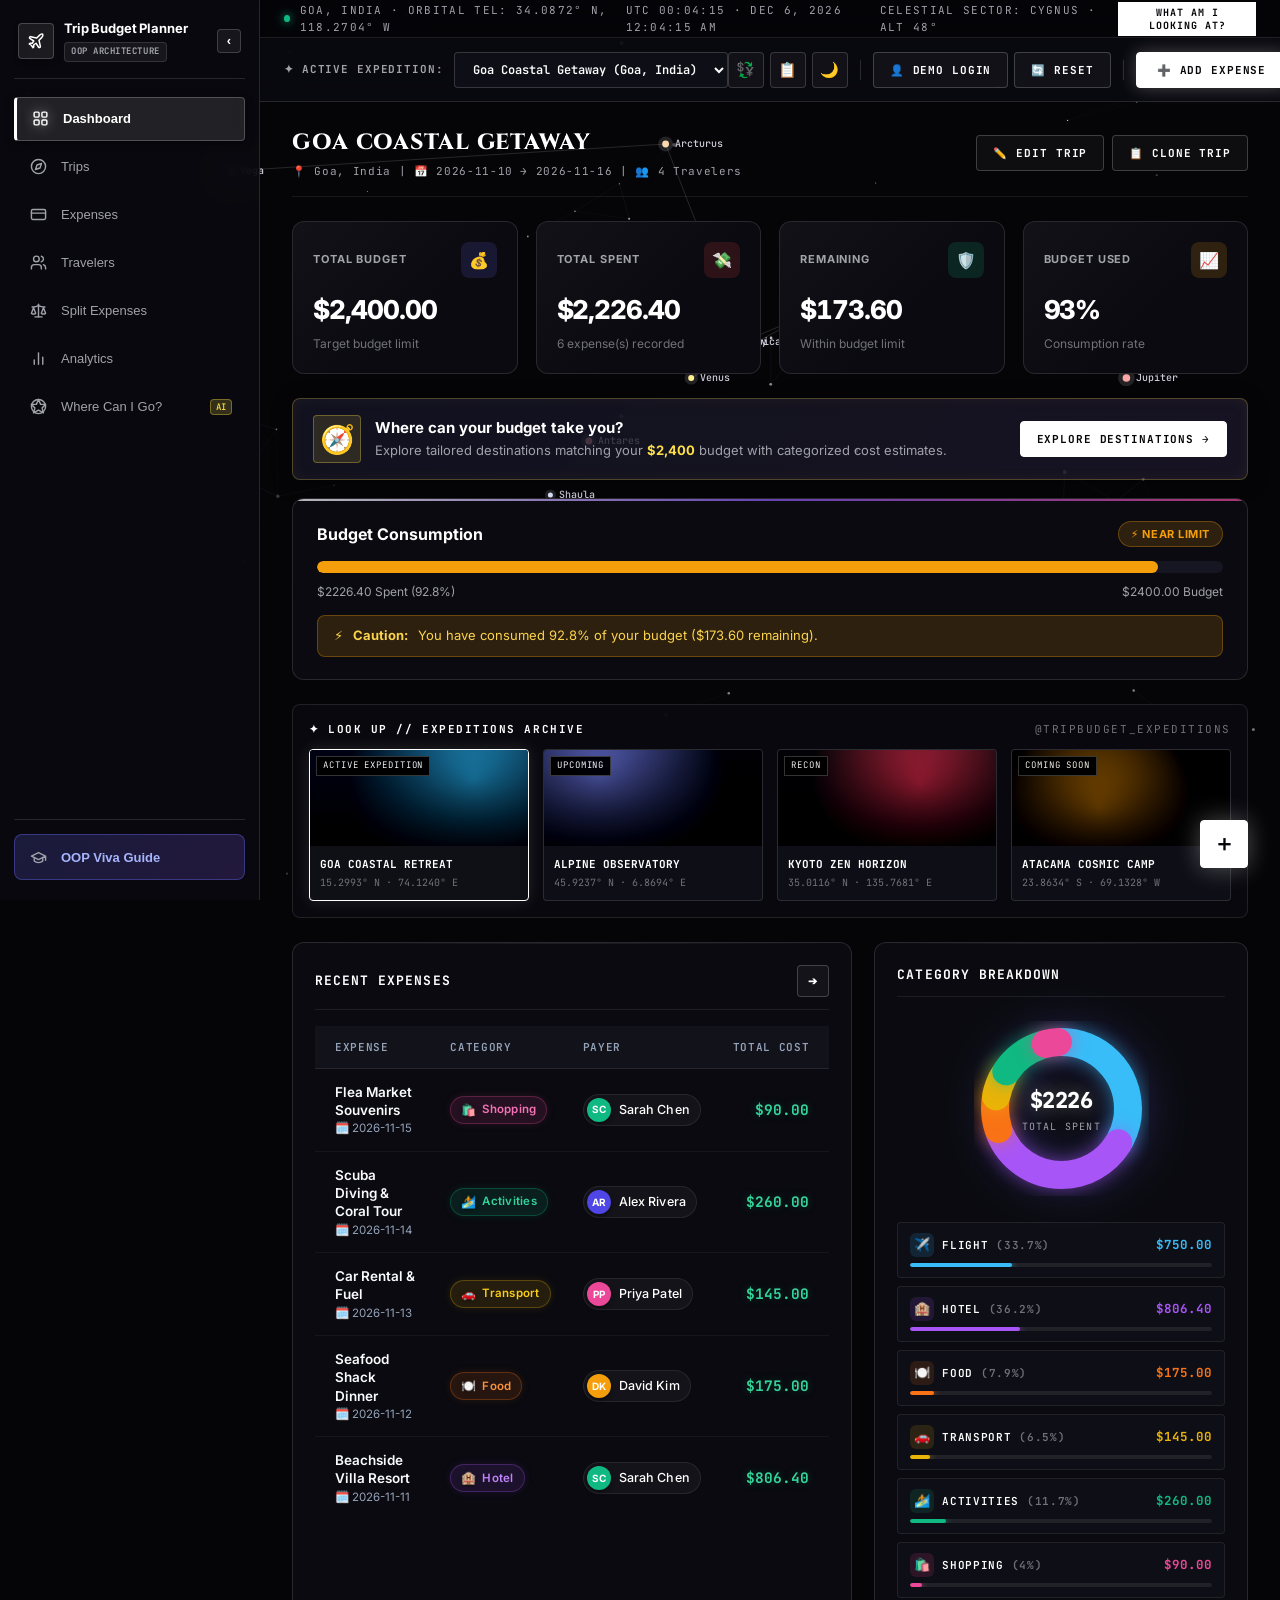
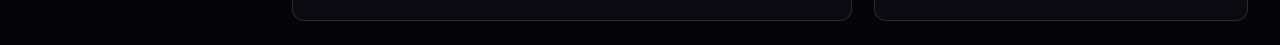
==== index.html @ c6c88fda "feat: complete Trip Budget Planner with OOP architecture, recommendation engine, and Star Party UI" ====
<!DOCTYPE html>
<html lang="en">
<head>
    <meta charset="UTF-8">
    <meta name="viewport" content="width=device-width, initial-scale=1.0">
    <title>TripBudget Planner — OOP College Project</title>
    <meta name="description" content="Trip Budget Planner built with OOP principles — manage expenses, split costs, and track budgets for group trips.">
    <!-- Google Fonts -->
    <link rel="preconnect" href="https://fonts.googleapis.com">
    <link rel="preconnect" href="https://fonts.gstatic.com" crossorigin>
    <link href="https://fonts.googleapis.com/css2?family=Cinzel:wght@600;700;800;900&family=Inter:wght@300;400;500;600;700&family=JetBrains+Mono:wght@400;500;600;700&family=Syne:wght@600;700;800&display=swap" rel="stylesheet">
    <!-- Main Stylesheet -->
    <link rel="stylesheet" href="css/style.css">
</head>
<body>
    <!-- Interactive Constellation Starfield Canvas -->
    <canvas id="starfieldCanvas"></canvas>

    <!-- Top page-load progress bar -->
    <div id="topProgressBar"></div>

    <div class="app-container">
        <!-- ══ Sidebar Navigation ══════════════════════════════════════════ -->
        <aside class="sidebar" id="sidebar">
            <div class="brand">
                <div class="brand-icon">
                    <svg width="18" height="18" viewBox="0 0 24 24" fill="none" stroke="currentColor" stroke-width="2" stroke-linecap="round" stroke-linejoin="round"><path d="M17.8 19.2 16 11l3.5-3.5C21 6 21.5 4 21 3c-1-.5-3 0-4.5 1.5L13 8 4.8 6.2c-.5-.1-.9.1-1.1.5l-.3.5c-.2.5-.1 1 .3 1.3L9 12l-2 3H4l-1 1 3 2 2 3 1-1v-3l3-2 3.5 5.3c.3.4.8.5 1.3.3l.5-.2c.4-.3.6-.7.5-1.2z"/></svg>
                </div>
                <div class="brand-text">
                    <h1 class="brand-title">Trip Budget Planner</h1>
                    <span class="brand-badge">OOP Architecture</span>
                </div>
                <button type="button" class="sidebar-toggle-btn" id="sidebarToggleBtn" title="Collapse sidebar">‹</button>
            </div>

            <ul class="nav-menu">
                <li class="nav-item active" data-view="dashboard">
                    <button type="button" title="Dashboard">
                        <span class="nav-icon">
                            <svg width="17" height="17" viewBox="0 0 24 24" fill="none" stroke="currentColor" stroke-width="2" stroke-linecap="round" stroke-linejoin="round"><rect x="3" y="3" width="7" height="7" rx="1.5"></rect><rect x="14" y="3" width="7" height="7" rx="1.5"></rect><rect x="14" y="14" width="7" height="7" rx="1.5"></rect><rect x="3" y="14" width="7" height="7" rx="1.5"></rect></svg>
                        </span>
                        <span class="nav-label">Dashboard</span>
                    </button>
                </li>
                <li class="nav-item" data-view="trips">
                    <button type="button" title="Trips">
                        <span class="nav-icon">
                            <svg width="17" height="17" viewBox="0 0 24 24" fill="none" stroke="currentColor" stroke-width="2" stroke-linecap="round" stroke-linejoin="round"><circle cx="12" cy="12" r="10"></circle><polygon points="16.24 7.76 14.12 14.12 7.76 16.24 9.88 9.88 16.24 7.76"></polygon></svg>
                        </span>
                        <span class="nav-label">Trips</span>
                    </button>
                </li>
                <li class="nav-item" data-view="expenses">
                    <button type="button" title="Expenses">
                        <span class="nav-icon">
                            <svg width="17" height="17" viewBox="0 0 24 24" fill="none" stroke="currentColor" stroke-width="2" stroke-linecap="round" stroke-linejoin="round"><rect x="2" y="5" width="20" height="14" rx="2"></rect><line x1="2" y1="10" x2="22" y2="10"></line></svg>
                        </span>
                        <span class="nav-label">Expenses</span>
                    </button>
                </li>
                <li class="nav-item" data-view="travelers">
                    <button type="button" title="Travelers">
                        <span class="nav-icon">
                            <svg width="17" height="17" viewBox="0 0 24 24" fill="none" stroke="currentColor" stroke-width="2" stroke-linecap="round" stroke-linejoin="round"><path d="M16 21v-2a4 4 0 0 0-4-4H6a4 4 0 0 0-4 4v2"></path><circle cx="9" cy="7" r="4"></circle><path d="M22 21v-2a4 4 0 0 0-3-3.87"></path><path d="M16 3.13a4 4 0 0 1 0 7.75"></path></svg>
                        </span>
                        <span class="nav-label">Travelers</span>
                    </button>
                </li>
                <li class="nav-item" data-view="split">
                    <button type="button" title="Split Expenses">
                        <span class="nav-icon">
                            <svg width="17" height="17" viewBox="0 0 24 24" fill="none" stroke="currentColor" stroke-width="2" stroke-linecap="round" stroke-linejoin="round"><path d="m16 16 3-8 3 8c-.87.65-1.92 1-3 1s-2.13-.35-3-1Z"/><path d="m2 16 3-8 3 8c-.87.65-1.92 1-3 1s-2.13-.35-3-1Z"/><path d="M7 21h10"/><path d="M12 3v18"/><path d="M3 7h2c2 0 5-1 7-2 2 1 5 2 7 2h2"/></svg>
                        </span>
                        <span class="nav-label">Split Expenses</span>
                    </button>
                </li>
                <li class="nav-item" data-view="analytics">
                    <button type="button" title="Analytics">
                        <span class="nav-icon">
                            <svg width="17" height="17" viewBox="0 0 24 24" fill="none" stroke="currentColor" stroke-width="2" stroke-linecap="round" stroke-linejoin="round"><line x1="18" y1="20" x2="18" y2="10"></line><line x1="12" y1="20" x2="12" y2="4"></line><line x1="6" y1="20" x2="6" y2="14"></line></svg>
                        </span>
                        <span class="nav-label">Analytics</span>
                    </button>
                </li>
                <li class="nav-item" data-view="recommendations">
                    <button type="button" title="Where Can I Go? (Budget Recommendations)">
                        <span class="nav-icon">
                            <svg width="17" height="17" viewBox="0 0 24 24" fill="none" stroke="currentColor" stroke-width="2" stroke-linecap="round" stroke-linejoin="round"><circle cx="12" cy="12" r="10"></circle><polygon points="12 2 15 9 22 9 17 14 19 21 12 17 5 21 7 14 2 9 9 9 12 2"></polygon></svg>
                        </span>
                        <span class="nav-label">Where Can I Go?</span>
                        <span style="font-family:'JetBrains Mono',monospace;font-size:9px;background:rgba(253,224,71,0.18);color:#FDE047;border:1px solid rgba(253,224,71,0.35);padding:1px 5px;border-radius:4px;margin-left:auto;">AI</span>
                    </button>
                </li>
            </ul>

            <div class="sidebar-footer">
                <button type="button" class="viva-btn" id="openVivaBtn" title="OOP Viva Guide">
                    <span class="nav-icon">
                        <svg width="17" height="17" viewBox="0 0 24 24" fill="none" stroke="currentColor" stroke-width="2" stroke-linecap="round" stroke-linejoin="round"><path d="M22 10v6M2 10l10-5 10 5-10 5z"></path><path d="M6 12v5c3 3 9 3 12 0v-5"></path></svg>
                    </span>
                    <span class="nav-label">OOP Viva Guide</span>
                </button>
            </div>
        </aside>

        <!-- ══ Main Workspace ════════════════════════════════════════════ -->
        <div class="main-wrapper" id="mainWrapper">
            <!-- Astronomical Telemetry HUD (Star Party Aesthetic) -->
            <div class="astronomical-hud">
                <div class="hud-left">
                    <span class="hud-pulse"></span>
                    <span class="hud-mono" id="hudLocation">GOA EXPEDITION · 15.2993° N, 74.1240° E</span>
                </div>
                <div class="hud-center">
                    <span class="hud-mono" id="hudDateTime">LIVE UTC 12:59:01 · 2026-11-01 18:29:01 IST</span>
                </div>
                <div class="hud-right">
                    <span class="hud-mono" id="hudConstellation">CELESTIAL SECTOR: CYGNUS · ALT 48°</span>
                    <button type="button" class="btn-hud-link" id="whatAmILookingAtBtn">WHAT AM I LOOKING AT?</button>
                </div>
            </div>

            <!-- Topbar Header -->
            <header class="topbar">
                <div class="trip-selector-container">
                    <span class="trip-label">✦ Active Expedition:</span>
                    <select id="activeTripSelect" class="trip-select" aria-label="Select active trip"></select>
                </div>

                <div class="topbar-actions">
                    <!-- Utility Tools Cluster -->
                    <div class="action-btn-group" title="Expedition Utilities">
                        <button type="button" class="btn-icon-top" id="openCurrencyBtn" title="Currency Converter">💱</button>
                        <button type="button" class="btn-icon-top" id="openActivityBtn" title="Timeline Activity Feed">📋</button>
                        <button type="button" class="btn-icon-top" id="themeToggleBtn" title="Toggle dark / light mode">🌙</button>
                    </div>

                    <div class="topbar-divider"></div>

                    <!-- User Session Cluster -->
                    <div class="action-btn-group">
                        <button type="button" class="btn btn-secondary" id="openLoginModalBtn" title="Demo User Authentication">
                            <span>👤</span>
                            <span id="userProfileLabel">Demo Login</span>
                        </button>
                        <button type="button" class="btn btn-secondary" id="resetDemoBtn" title="Reset sample trip data">
                            <span>🔄</span>
                            <span>Reset</span>
                        </button>
                    </div>

                    <div class="topbar-divider"></div>

                    <!-- Primary Action -->
                    <button type="button" class="btn btn-primary btn-cta" id="quickAddExpenseBtn">
                        <span>➕</span>
                        <span>Add Expense</span>
                    </button>
                </div>
            </header>

            <!-- Main Content Area -->
            <main class="content-area">

                <!-- ═══ DASHBOARD VIEW ═══════════════════════════════════ -->
                <section id="view-dashboard" class="view-section active">
                    <!-- Dashboard Header & Actions -->
                    <div class="view-header">
                        <div class="view-title">
                            <h2 id="dashTripName">Trip Dashboard</h2>
                            <p class="view-subtitle" id="dashTripDetails">Track budget, spending, and split status</p>
                        </div>
                        <div class="view-header-actions">
                            <button type="button" class="btn btn-secondary" id="editCurrentTripBtn">
                                <span>✏️</span><span>Edit Trip</span>
                            </button>
                            <button type="button" class="btn btn-secondary" id="cloneCurrentTripBtn" title="Duplicate this trip">
                                <span>📋</span><span>Clone Trip</span>
                            </button>
                        </div>
                    </div>

                    <!-- Metrics Grid -->
                    <div class="metrics-grid">
                        <div class="metric-card">
                            <div class="metric-header">
                                <span class="metric-title">Total Budget</span>
                                <div class="metric-icon-wrap" style="background: rgba(99,102,241,0.15); color:#6366F1;">💰</div>
                            </div>
                            <div class="metric-value" id="metricTotalBudget">$0.00</div>
                            <div class="metric-sub" id="metricBudgetSub">Target budget limit</div>
                        </div>

                        <div class="metric-card">
                            <div class="metric-header">
                                <span class="metric-title">Total Spent</span>
                                <div class="metric-icon-wrap" style="background: rgba(239,68,68,0.15); color:#EF4444;">💸</div>
                            </div>
                            <div class="metric-value" id="metricTotalSpent">$0.00</div>
                            <div class="metric-sub" id="metricSpentSub">0 expenses recorded</div>
                        </div>

                        <div class="metric-card">
                            <div class="metric-header">
                                <span class="metric-title">Remaining</span>
                                <div class="metric-icon-wrap" style="background: rgba(16,185,129,0.15); color:#10B981;">🛡️</div>
                            </div>
                            <div class="metric-value" id="metricRemainingBudget">$0.00</div>
                            <div class="metric-sub" id="metricRemainingSub">Available funds</div>
                        </div>

                        <div class="metric-card">
                            <div class="metric-header">
                                <span class="metric-title">Budget Used</span>
                                <div class="metric-icon-wrap" style="background: rgba(245,158,11,0.15); color:#F59E0B;">📈</div>
                            </div>
                            <div class="metric-value" id="metricUsagePct">0%</div>
                            <div class="metric-sub" id="metricUsageSub">Consumption rate</div>
                        </div>
                    </div>

                    <!-- Budget Travel Advisor Quick Banner -->
                    <div class="rec-banner-dash" id="dashRecBanner">
                        <div class="rec-banner-content">
                            <div class="rec-banner-icon">🧭</div>
                            <div class="rec-banner-text">
                                <div class="rec-banner-title">Where can your budget take you?</div>
                                <div class="rec-banner-desc">Explore tailored destinations matching your <span id="dashRecBudgetHighlight" style="color:#FDE047;font-weight:700;">$0.00</span> budget with categorized cost estimates.</div>
                            </div>
                        </div>
                        <button type="button" class="btn btn-primary" id="dashExploreRecBtn">
                            <span>Explore Destinations</span> <span>→</span>
                        </button>
                    </div>

                    <!-- Budget Progress Bar -->
                    <div class="budget-progress-card">
                        <div class="progress-header">
                            <div class="progress-title-wrap">
                                <h3>Budget Consumption</h3>
                            </div>
                            <span class="progress-status-badge badge-safe" id="budgetStatusBadge">On Track</span>
                        </div>
                        <div class="progress-track">
                            <div class="progress-bar-fill" id="dashboardProgressBar" style="width:0%; background-color:var(--success);"></div>
                        </div>
                        <div class="progress-labels">
                            <span id="progressSpentLabel">$0.00 Spent</span>
                            <span id="progressBudgetLabel">$0.00 Budget</span>
                        </div>
                        <div id="budgetWarningBanner" style="display:none;"></div>
                    </div>

                    <!-- Cosmic Destinations Filmstrip (Star Party Panoramic Strip) -->
                    <div class="filmstrip-section">
                        <div class="filmstrip-header">
                            <span class="filmstrip-label">✦ LOOK UP // EXPEDITIONS ARCHIVE</span>
                            <span class="filmstrip-tag">@TRIPBUDGET_EXPEDITIONS</span>
                        </div>
                        <div class="filmstrip-scroll">
                            <div class="film-card active">
                                <div class="film-photo photo-goa">
                                    <div class="film-badge">ACTIVE EXPEDITION</div>
                                </div>
                                <div class="film-info">
                                    <div class="film-name">GOA COASTAL RETREAT</div>
                                    <div class="film-coords">15.2993° N · 74.1240° E</div>
                                </div>
                            </div>
                            <div class="film-card">
                                <div class="film-photo photo-alps">
                                    <div class="film-badge">UPCOMING</div>
                                </div>
                                <div class="film-info">
                                    <div class="film-name">ALPINE OBSERVATORY</div>
                                    <div class="film-coords">45.9237° N · 6.8694° E</div>
                                </div>
                            </div>
                            <div class="film-card">
                                <div class="film-photo photo-kyoto">
                                    <div class="film-badge">RECON</div>
                                </div>
                                <div class="film-info">
                                    <div class="film-name">KYOTO ZEN HORIZON</div>
                                    <div class="film-coords">35.0116° N · 135.7681° E</div>
                                </div>
                            </div>
                            <div class="film-card">
                                <div class="film-photo photo-atacama">
                                    <div class="film-badge">COMING SOON</div>
                                </div>
                                <div class="film-info">
                                    <div class="film-name">ATACAMA COSMIC CAMP</div>
                                    <div class="film-coords">23.8634° S · 69.1328° W</div>
                                </div>
                            </div>
                        </div>
                    </div>

                    <!-- Dashboard Two-Column Grid -->
                    <div class="dashboard-grid">
                        <!-- Recent Expenses -->
                        <div class="card">
                            <div class="card-header">
                                <h3 class="card-title">Recent Expenses</h3>
                                <button type="button" class="btn btn-secondary btn-icon" id="viewAllExpensesBtn" title="View all expenses">➔</button>
                            </div>
                            <div class="table-responsive">
                                <table class="data-table">
                                    <thead>
                                        <tr>
                                            <th>Expense</th>
                                            <th>Category</th>
                                            <th>Payer</th>
                                            <th>Total Cost</th>
                                        </tr>
                                    </thead>
                                    <tbody id="recentExpensesTableBody"></tbody>
                                </table>
                            </div>
                        </div>

                        <!-- Category Breakdown Donut -->
                        <div class="card">
                            <div class="card-header">
                                <h3 class="card-title">Category Breakdown</h3>
                            </div>
                            <div class="chart-container">
                                <svg class="donut-chart-svg" viewBox="0 0 100 100" id="categoryDonutSvg">
                                    <circle cx="50" cy="50" r="38" stroke="#334155" />
                                </svg>
                                <div class="donut-center-text">
                                    <div class="donut-center-amount" id="donutTotalAmount">$0</div>
                                    <div class="donut-center-label">Total Spent</div>
                                </div>
                            </div>
                            <div class="category-bars-list" id="categoryBarsContainer"></div>
                        </div>
                    </div>
                </section>

                <!-- ═══ TRIPS VIEW ════════════════════════════════════════ -->
                <section id="view-trips" class="view-section">
                    <div class="view-header">
                        <div class="view-title">
                            <h2>Trip Management</h2>
                            <p class="view-subtitle">Create new trips or switch between vacation plans</p>
                        </div>
                        <div class="trip-actions-bar">
                            <button type="button" class="btn btn-secondary" id="tripsExploreRecBtn" title="Explore destinations matching your budget">
                                <span>🧭</span><span>Where Can I Go?</span>
                            </button>
                            <button type="button" class="btn btn-secondary" id="exportCsvBtn" title="Export current trip as CSV">
                                <span>⬇️</span><span>Export CSV</span>
                            </button>
                            <button type="button" class="btn btn-secondary" id="exportPdfBtn" title="Export current trip report">
                                <span>📄</span><span>Export PDF</span>
                            </button>
                            <button type="button" class="btn btn-primary" id="openCreateTripModalBtn">
                                <span>➕</span><span>Create New Trip</span>
                            </button>
                        </div>
                    </div>
                    <div class="trips-grid" id="tripsGrid"></div>
                </section>

                <!-- ═══ EXPENSES VIEW ══════════════════════════════════════ -->
                <section id="view-expenses" class="view-section">
                    <div class="view-header">
                        <div class="view-title">
                            <h2>Expense Management</h2>
                            <p class="view-subtitle">Add, edit, inspect polymorphic costs and delete expenses</p>
                        </div>
                        <button type="button" class="btn btn-primary" id="openAddExpenseModalBtn">
                            <span>➕</span><span>Add Expense</span>
                        </button>
                    </div>

                    <!-- Filter Bar -->
                    <div class="filter-bar filter-bar-enhanced">
                        <div class="filter-bar-top">
                            <div class="search-input-wrap">
                                <span class="search-icon">🔍</span>
                                <input type="text" id="expenseSearchInput" class="form-control" placeholder="Search expenses by title or notes…">
                            </div>
                            <select id="expenseCategoryFilter" class="form-control" style="max-width:190px;">
                                <option value="ALL">All Categories</option>
                                <option value="Flight">✈️ Flight</option>
                                <option value="Hotel">🏨 Hotel</option>
                                <option value="Food">🍽️ Food</option>
                                <option value="Transport">🚗 Transport</option>
                                <option value="Activities">🏄 Activities</option>
                                <option value="Shopping">🛍️ Shopping</option>
                                <option value="Other">📦 Other</option>
                            </select>
                            <select id="expenseSortFilter" class="form-control" style="max-width:160px;">
                                <option value="date-desc">Newest First</option>
                                <option value="date-asc">Oldest First</option>
                                <option value="amount-desc">Highest Amount</option>
                                <option value="amount-asc">Lowest Amount</option>
                            </select>
                        </div>
                        <div class="category-chips-scroll" id="expenseCategoryChips">
                            <button type="button" class="category-chip-btn active" data-cat="ALL"><span>✦</span><span>All</span></button>
                            <button type="button" class="category-chip-btn" data-cat="Flight"><span>✈️</span><span>Flights</span></button>
                            <button type="button" class="category-chip-btn" data-cat="Hotel"><span>🏨</span><span>Hotels</span></button>
                            <button type="button" class="category-chip-btn" data-cat="Food"><span>🍽️</span><span>Food &amp; Dining</span></button>
                            <button type="button" class="category-chip-btn" data-cat="Transport"><span>🚗</span><span>Transport</span></button>
                            <button type="button" class="category-chip-btn" data-cat="Activities"><span>🏄</span><span>Activities</span></button>
                            <button type="button" class="category-chip-btn" data-cat="Shopping"><span>🛍️</span><span>Shopping</span></button>
                            <button type="button" class="category-chip-btn" data-cat="Other"><span>📦</span><span>Other</span></button>
                        </div>
                    </div>

                    <div class="card table-card">
                        <div class="expense-telemetry-strip" id="expenseTelemetryStrip">
                            <div class="telemetry-pill">
                                <span>📊 Ledger:</span>
                                <span class="telemetry-val" id="expenseLedgerCount">0 expenses</span>
                            </div>
                            <div class="telemetry-pill">
                                <span>💳 Total Polymorphic Spend:</span>
                                <span class="telemetry-val" id="expenseLedgerSum" style="color:var(--success);">$0.00</span>
                            </div>
                            <div class="telemetry-pill" id="expenseLedgerAvgPill" style="display:none;">
                                <span>📈 Average:</span>
                                <span class="telemetry-val" id="expenseLedgerAvg">$0.00</span>
                            </div>
                        </div>
                        <div class="table-responsive">
                            <table class="data-table">
                                <thead>
                                    <tr>
                                        <th>Date</th>
                                        <th>Description</th>
                                        <th>Category</th>
                                        <th>Payer</th>
                                        <th>Split With</th>
                                        <th>Base Amount</th>
                                        <th>Total Cost (Polymorphic)</th>
                                        <th style="text-align:right;">Actions</th>
                                    </tr>
                                </thead>
                                <tbody id="allExpensesTableBody"></tbody>
                            </table>
                        </div>
                    </div>
                </section>

                <!-- ═══ TRAVELERS VIEW ════════════════════════════════════ -->
                <section id="view-travelers" class="view-section">
                    <div class="view-header">
                        <div class="view-title">
                            <h2>Travelers &amp; Companions</h2>
                            <p class="view-subtitle">Manage travelers participating in the active trip</p>
                        </div>
                        <button type="button" class="btn btn-primary" id="openAddTravelerModalBtn">
                            <span>➕</span><span>Add Traveler</span>
                        </button>
                    </div>
                    <div class="travelers-grid" id="travelersGrid"></div>
                </section>

                <!-- ═══ SPLIT EXPENSES VIEW ═══════════════════════════════ -->
                <section id="view-split" class="view-section">
                    <div class="view-header">
                        <div class="view-title">
                            <h2>Expense Splitting &amp; Settlement</h2>
                            <p class="view-subtitle">Equally split expenses, check net balances and view Who Owes Whom</p>
                        </div>
                    </div>

                    <!-- Who Owes Whom Card -->
                    <div class="card table-card" style="margin-bottom:24px;">
                        <div class="card-header">
                            <div>
                                <h3 class="card-title">🤝 Who Owes Whom (Simplified Settlement)</h3>
                                <p class="view-subtitle">Optimal transactions via greedy min-cash-flow algorithm</p>
                            </div>
                        </div>
                        <div id="whoOwesWhomContainer" style="padding:4px 18px 18px 18px;"></div>
                    </div>

                    <!-- Balances Table -->
                    <div class="card table-card" style="margin-bottom:24px;">
                        <div class="card-header">
                            <h3 class="card-title">📊 Individual Traveler Balances</h3>
                        </div>
                        <div class="table-responsive">
                            <table class="data-table">
                                <thead>
                                    <tr>
                                        <th>Traveler</th>
                                        <th>Total Paid</th>
                                        <th>Total Fair Share</th>
                                        <th>Net Balance</th>
                                        <th style="text-align:right;">Settlement Status</th>
                                    </tr>
                                </thead>
                                <tbody id="balancesTableBody"></tbody>
                            </table>
                        </div>
                    </div>

                    <!-- Single Expense Split Inspector -->
                    <div class="card table-card">
                        <div class="card-header">
                            <div>
                                <h3 class="card-title">🔍 Inspect Single Expense Split</h3>
                                <p class="view-subtitle">Select an expense to inspect how it was divided among friends</p>
                            </div>
                            <select id="splitExpenseSelector" class="form-control" style="max-width:320px;"></select>
                        </div>
                        <div id="singleExpenseSplitResult" style="padding:0 18px 18px 18px;"></div>
                    </div>
                </section>

                <!-- ═══ ANALYTICS VIEW ════════════════════════════════════ -->
                <section id="view-analytics" class="view-section">
                    <div class="view-header">
                        <div class="view-title">
                            <h2>Analytics &amp; Insights</h2>
                            <p class="view-subtitle">Visual spending trends and trip statistics</p>
                        </div>
                    </div>

                    <div class="dashboard-grid">
                        <!-- Daily Spending Bar Chart -->
                        <div class="card">
                            <div class="card-header">
                                <h3 class="card-title">📅 Daily Spending</h3>
                            </div>
                            <div id="dailyBarChart" style="padding:8px 0;"></div>
                        </div>

                        <!-- Per-Category Summary -->
                        <div class="card">
                            <div class="card-header">
                                <h3 class="card-title">🏷️ Spending by Category</h3>
                            </div>
                            <div id="analyticsCategories" style="padding:8px 0;"></div>
                        </div>
                    </div>

                    <!-- Top Spenders -->
                    <div class="card" style="margin-top:22px;">
                        <div class="card-header">
                            <h3 class="card-title">🏆 Top Spenders (Payers)</h3>
                        </div>
                        <div id="topSpendersContainer"></div>
                    </div>
                </section>

                <!-- ═══ WHERE CAN I GO? (RECOMMENDATIONS VIEW) ════════════ -->
                <section id="view-recommendations" class="view-section">
                    <div class="view-header">
                        <div class="view-title">
                            <div style="display:flex;align-items:center;gap:10px;">
                                <span style="font-size:26px;">🧭</span>
                                <div>
                                    <h2>Where Can I Go? — Budget Travel Advisor</h2>
                                    <p class="view-subtitle">Enter your budget to discover perfectly matched destinations, itemized cost breakdowns, and 1-click trip creation.</p>
                                </div>
                            </div>
                        </div>
                        <div class="rec-header-actions">
                            <button type="button" class="btn btn-secondary" id="recMatchCurrentTripBtn" title="Auto-fill with currently active trip's budget">
                                <span>🎯</span><span>Use Current Trip Budget</span>
                            </button>
                        </div>
                    </div>

                    <!-- Interactive Budget & Preferences Control Deck -->
                    <div class="rec-control-deck">
                        <div class="rec-deck-grid">
                            <!-- Left: Budget & Travelers & Duration -->
                            <div class="rec-deck-col">
                                <div class="form-group">
                                    <div class="rec-label-row">
                                        <label class="form-label" for="recBudgetInput" style="font-weight:600;display:flex;align-items:center;gap:6px;">
                                            <span>💰</span><span>Target Trip Budget</span>
                                        </label>
                                        <div class="rec-currency-badge-wrap">
                                            <span style="font-size:11px;color:var(--text-muted);">Currency:</span>
                                            <select id="recCurrencySelect" class="form-control form-control-sm" style="width:auto;display:inline-block;padding:2px 8px;font-size:12px;">
                                                <option value="USD" selected>USD ($)</option>
                                                <option value="INR">INR (₹)</option>
                                                <option value="EUR">EUR (€)</option>
                                                <option value="GBP">GBP (£)</option>
                                                <option value="AED">AED (د.إ)</option>
                                                <option value="SGD">SGD (S$)</option>
                                                <option value="JPY">JPY (¥)</option>
                                                <option value="CAD">CAD (C$)</option>
                                                <option value="AUD">AUD (A$)</option>
                                                <option value="THB">THB (฿)</option>
                                            </select>
                                        </div>
                                    </div>
                                    <div class="rec-budget-input-wrapper">
                                        <span class="rec-currency-symbol" id="recCurrencySymbolLabel">$</span>
                                        <input type="number" id="recBudgetInput" class="form-control rec-budget-field" min="50" step="50" value="1500" placeholder="1500">
                                    </div>
                                    <!-- Budget Range Slider -->
                                    <div class="rec-slider-wrap">
                                        <input type="range" id="recBudgetSlider" min="100" max="6000" step="50" value="1500" class="rec-range-slider">
                                        <div class="rec-slider-bounds">
                                            <span id="recSliderMinLabel">$100</span>
                                            <span id="recSliderCurrentLabel">$1,500</span>
                                            <span id="recSliderMaxLabel">$6,000+</span>
                                        </div>
                                    </div>
                                    <!-- Quick Preset Buttons -->
                                    <div class="rec-presets-row" id="recPresetsContainer">
                                        <!-- Dynamically generated based on currency -->
                                    </div>
                                </div>

                                <div class="form-row" style="margin-top:14px;">
                                    <div class="form-group" style="flex:1;">
                                        <label class="form-label" for="recTravelersCount">👥 Travelers</label>
                                        <select id="recTravelersCount" class="form-control">
                                            <option value="1">1 (Solo Traveler)</option>
                                            <option value="2" selected>2 (Couple / Duo)</option>
                                            <option value="3">3 (Small Group)</option>
                                            <option value="4">4 (Friends / Family)</option>
                                            <option value="6">6+ (Large Group)</option>
                                        </select>
                                    </div>
                                    <div class="form-group" style="flex:1;">
                                        <label class="form-label" for="recDurationDays">⏱️ Duration</label>
                                        <select id="recDurationDays" class="form-control">
                                            <option value="3">3 Days (Weekend Getaway)</option>
                                            <option value="5" selected>5 Days (Short Break)</option>
                                            <option value="7">7 Days (1 Week Vacation)</option>
                                            <option value="10">10 Days (Extended Tour)</option>
                                            <option value="14">14 Days (Grand Expedition)</option>
                                        </select>
                                    </div>
                                </div>

                                <!-- Travel Style (Strategy Pattern) -->
                                <div class="form-group" style="margin-top:4px;">
                                    <label class="form-label" style="display:flex;align-items:center;justify-content:space-between;">
                                        <span>✨ Travel Style (OOP Strategy Pattern)</span>
                                        <span id="recStrategyHint" style="font-size:11px;color:var(--text-muted);font-weight:normal;">Balanced 3–4★ comfort</span>
                                    </label>
                                    <div class="rec-style-toggle" id="recStyleToggle">
                                        <button type="button" class="rec-style-btn" data-style="backpacker" title="Hostels, local transit, authentic street dining">
                                            <span class="style-icon">🎒</span>
                                            <span class="style-title">Backpacker</span>
                                            <span class="style-sub">Budget Saver</span>
                                        </button>
                                        <button type="button" class="rec-style-btn active" data-style="moderate" title="3-4★ hotels, mixed transport, standard dining">
                                            <span class="style-icon">🧳</span>
                                            <span class="style-title">Moderate</span>
                                            <span class="style-sub">Balanced</span>
                                        </button>
                                        <button type="button" class="rec-style-btn" data-style="luxury" title="5★ luxury resorts, private tours, fine dining">
                                            <span class="style-icon">🥂</span>
                                            <span class="style-title">Luxury</span>
                                            <span class="style-sub">Premium</span>
                                        </button>
                                    </div>
                                </div>
                            </div>

                            <!-- Right: Vibes, Regions, and Fit Filters -->
                            <div class="rec-deck-col">
                                <!-- Vibes -->
                                <div class="form-group">
                                    <label class="form-label">🌴 Preferred Vibe / Experience</label>
                                    <div class="rec-filter-chips" id="recVibeChips">
                                        <button type="button" class="chip active" data-vibe="all">All Vibes</button>
                                        <button type="button" class="chip" data-vibe="Beach">🏖️ Beach &amp; Islands</button>
                                        <button type="button" class="chip" data-vibe="Mountain">⛰️ Mountain &amp; Snow</button>
                                        <button type="button" class="chip" data-vibe="Heritage">🏛️ Heritage &amp; Culture</button>
                                        <button type="button" class="chip" data-vibe="City">🌆 City &amp; Skyline</button>
                                        <button type="button" class="chip" data-vibe="Adventure">🏄 Adventure &amp; Sports</button>
                                        <button type="button" class="chip" data-vibe="Wellness">🧘 Wellness &amp; Nature</button>
                                        <button type="button" class="chip" data-vibe="Foodie">🍽️ Culinary &amp; Foodie</button>
                                    </div>
                                </div>

                                <!-- Regions -->
                                <div class="form-group" style="margin-top:14px;">
                                    <label class="form-label">🗺️ Geographic Region</label>
                                    <div class="rec-filter-chips" id="recRegionChips">
                                        <button type="button" class="chip active" data-region="all">All Regions</button>
                                        <button type="button" class="chip" data-region="India">🇮🇳 Domestic / India</button>
                                        <button type="button" class="chip" data-region="Southeast Asia">🌏 Southeast Asia</button>
                                        <button type="button" class="chip" data-region="Europe">🏰 Europe</button>
                                        <button type="button" class="chip" data-region="Middle East">🌴 Middle East &amp; Africa</button>
                                        <button type="button" class="chip" data-region="East Asia">🇯🇵 East Asia</button>
                                    </div>
                                </div>

                                <!-- Fit Filter & Sorting -->
                                <div class="form-row" style="margin-top:14px;">
                                    <div class="form-group" style="flex:1;">
                                        <label class="form-label" for="recFitFilter">🎯 Budget Fit</label>
                                        <select id="recFitFilter" class="form-control">
                                            <option value="all" selected>All Matches</option>
                                            <option value="within">Within Budget Only</option>
                                            <option value="saver">Budget Savers (≥30% Surplus)</option>
                                            <option value="stretch">Stretch Goals (≤15% Stretch)</option>
                                        </select>
                                    </div>
                                    <div class="form-group" style="flex:1;">
                                        <label class="form-label" for="recSortFilter">⚡ Sort Results</label>
                                        <select id="recSortFilter" class="form-control">
                                            <option value="match" selected>Top Match Score</option>
                                            <option value="cost_asc">Cost: Low to High</option>
                                            <option value="cost_desc">Cost: High to Low</option>
                                            <option value="rating">Rating: High to Low</option>
                                        </select>
                                    </div>
                                </div>

                                <!-- Quick Summary Telemetry Box -->
                                <div class="rec-telemetry-box" id="recTelemetrySummary">
                                    <span class="telemetry-dot"></span>
                                    <span id="recTelemetryText">Analyzing destinations across our catalog...</span>
                                </div>
                            </div>
                        </div>
                    </div>

                    <!-- Destination Recommendations Cards Container -->
                    <div class="rec-results-header">
                        <div class="rec-results-count" id="recResultsCount">Showing recommendations</div>
                        <div class="rec-active-criteria-tags" id="recCriteriaTags"></div>
                    </div>

                    <div class="rec-grid" id="recommendationsGrid">
                        <!-- Destination Cards Rendered Here Dynamically -->
                    </div>
                </section>

            </main>
        </div>
    </div>

    <!-- ══ Floating Action Button ═══════════════════════════════════════════ -->
    <button type="button" id="fab" title="Quick Add Expense">＋</button>

    <!-- ══════════════════ MODALS ══════════════════════════════════════════ -->

    <!-- 1. Trip Modal (Create / Edit) -->
    <div class="modal-overlay" id="tripModal">
        <div class="modal">
            <div class="modal-header">
                <h3 class="modal-title" id="tripModalTitle">Create New Trip</h3>
                <button type="button" class="modal-close" data-close="tripModal">&times;</button>
            </div>
            <form id="tripForm">
                <div class="modal-body">
                    <input type="hidden" id="tripFormId">
                    <div class="form-group">
                        <label class="form-label" for="tripFormName">Trip Name <span class="required">*</span></label>
                        <input type="text" id="tripFormName" class="form-control" placeholder="e.g. Goa Coastal Getaway" required>
                    </div>
                    <div class="form-group">
                        <label class="form-label" for="tripFormDestination">Destination <span class="required">*</span></label>
                        <input type="text" id="tripFormDestination" class="form-control" placeholder="e.g. Goa, India" required>
                    </div>
                    <div class="form-row">
                        <div class="form-group">
                            <label class="form-label" for="tripFormStartDate">Start Date</label>
                            <input type="date" id="tripFormStartDate" class="form-control">
                        </div>
                        <div class="form-group">
                            <label class="form-label" for="tripFormEndDate">End Date</label>
                            <input type="date" id="tripFormEndDate" class="form-control">
                        </div>
                    </div>
                    <div class="form-group">
                        <label class="form-label" for="tripFormBudget">Total Budget ($) <span class="required">*</span></label>
                        <input type="number" id="tripFormBudget" class="form-control" min="0" step="0.01" placeholder="e.g. 2500" required>
                    </div>
                    <div class="form-group" id="tripTravelersInputGroup">
                        <label class="form-label" for="tripFormTravelers">Travelers (comma-separated names)</label>
                        <input type="text" id="tripFormTravelers" class="form-control" placeholder="e.g. Alex, Sarah, David, Priya">
                        <p class="view-subtitle" style="font-size:11px;margin-top:5px;">Traveler objects will be created automatically.</p>
                    </div>
                </div>
                <div class="modal-footer">
                    <button type="button" class="btn btn-secondary" data-close="tripModal">Cancel</button>
                    <button type="submit" class="btn btn-primary" id="saveTripSubmitBtn">Save Trip</button>
                </div>
            </form>
        </div>
    </div>

    <!-- 2. Expense Modal (Add / Edit with Polymorphic Fields) -->
    <div class="modal-overlay" id="expenseModal">
        <div class="modal">
            <div class="modal-header">
                <h3 class="modal-title" id="expenseModalTitle">Add Expense</h3>
                <button type="button" class="modal-close" data-close="expenseModal">&times;</button>
            </div>
            <form id="expenseForm">
                <div class="modal-body">
                    <input type="hidden" id="expenseFormId">
                    <div class="form-group">
                        <label class="form-label" for="expenseFormTitle">Expense Description <span class="required">*</span></label>
                        <input type="text" id="expenseFormTitle" class="form-control" placeholder="e.g. Flight to Goa, Resort Booking" required>
                    </div>
                    <div class="form-row">
                        <div class="form-group">
                            <label class="form-label" for="expenseFormCategory">Category <span class="required">*</span></label>
                            <select id="expenseFormCategory" class="form-control" required>
                                <option value="Flight">✈️ Flight (FlightExpense)</option>
                                <option value="Hotel">🏨 Hotel (HotelExpense)</option>
                                <option value="Food">🍽️ Food (FoodExpense)</option>
                                <option value="Transport">🚗 Transport (TransportExpense)</option>
                                <option value="Activities">🏄 Activities (ActivitiesExpense)</option>
                                <option value="Shopping">🛍️ Shopping (ShoppingExpense)</option>
                                <option value="Other">📦 Other (OtherExpense)</option>
                            </select>
                        </div>
                        <div class="form-group">
                            <label class="form-label" for="expenseFormBaseAmount">Base Amount ($) <span class="required">*</span></label>
                            <input type="number" id="expenseFormBaseAmount" class="form-control" min="0" step="0.01" placeholder="0.00" required>
                        </div>
                    </div>

                    <!-- Dynamic Polymorphic Fields Container -->
                    <div class="polymorphic-fields" id="polymorphicFieldsContainer"></div>

                    <div class="form-row">
                        <div class="form-group">
                            <label class="form-label" for="expenseFormDate">Date <span class="required">*</span></label>
                            <input type="date" id="expenseFormDate" class="form-control" required>
                        </div>
                        <div class="form-group">
                            <label class="form-label" for="expenseFormPaidBy">Paid By <span class="required">*</span></label>
                            <select id="expenseFormPaidBy" class="form-control" required></select>
                        </div>
                    </div>

                    <!-- Split Among Travelers -->
                    <div class="form-group">
                        <div style="display:flex;justify-content:space-between;align-items:center;margin-bottom:6px;">
                            <label class="form-label" style="margin-bottom:0;">Split With (Participants) <span class="required">*</span></label>
                            <button type="button" class="btn btn-secondary" id="selectAllParticipantsBtn" style="padding:2px 8px;font-size:11px;">Select All</button>
                        </div>
                        <div class="participants-select-list" id="expenseFormParticipantsList"></div>
                    </div>

                    <div class="form-group">
                        <label class="form-label" for="expenseFormNotes">Notes / Details</label>
                        <input type="text" id="expenseFormNotes" class="form-control" placeholder="Optional notes…">
                    </div>
                </div>
                <div class="modal-footer">
                    <button type="button" class="btn btn-secondary" data-close="expenseModal">Cancel</button>
                    <button type="submit" class="btn btn-primary" id="saveExpenseSubmitBtn">Save Expense</button>
                </div>
            </form>
        </div>
    </div>

    <!-- 3. Traveler Modal (Add Traveler) -->
    <div class="modal-overlay" id="travelerModal">
        <div class="modal" style="max-width:440px;">
            <div class="modal-header">
                <h3 class="modal-title">Add Traveler</h3>
                <button type="button" class="modal-close" data-close="travelerModal">&times;</button>
            </div>
            <form id="travelerForm">
                <div class="modal-body">
                    <div class="form-group">
                        <label class="form-label" for="travelerFormName">Name <span class="required">*</span></label>
                        <input type="text" id="travelerFormName" class="form-control" placeholder="e.g. Jordan Smith" required>
                    </div>
                    <div class="form-group">
                        <label class="form-label" for="travelerFormEmail">Email (Optional)</label>
                        <input type="email" id="travelerFormEmail" class="form-control" placeholder="e.g. jordan@example.com">
                    </div>
                </div>
                <div class="modal-footer">
                    <button type="button" class="btn btn-secondary" data-close="travelerModal">Cancel</button>
                    <button type="submit" class="btn btn-primary">Add Traveler</button>
                </div>
            </form>
        </div>
    </div>

    <!-- 4. OOP Viva & Architecture Guide Modal -->
    <div class="modal-overlay" id="vivaModal">
        <div class="modal" style="max-width:760px;">
            <div class="modal-header">
                <div style="display:flex;align-items:center;gap:8px;">
                    <span style="font-size:20px;">🎓</span>
                    <h3 class="modal-title">OOP Architecture &amp; Viva Guide</h3>
                </div>
                <button type="button" class="modal-close" data-close="vivaModal">&times;</button>
            </div>
            <div class="modal-body viva-modal-content">
                <p style="color:var(--text-secondary);font-size:13px;">
                    This project was architected strictly around core <strong>Object-Oriented Programming (OOP)</strong> principles. Use this cheat sheet to confidently answer questions during your college practical/viva exam.
                </p>

                <div class="oop-concept-card">
                    <div class="oop-concept-header">
                        <h4>1. Encapsulation</h4>
                        <span class="oop-badge oop-encapsulation">Implemented</span>
                    </div>
                    <p style="font-size:13px;color:var(--text-secondary);">
                        Data hiding and bundling of state and behavior. All model classes (<code>Trip</code>, <code>Expense</code>, <code>Traveler</code>) use strict <strong>private fields</strong> (<code>#id</code>, <code>#totalBudget</code>, <code>#baseAmount</code>) accessible only via validated getters and setters.
                    </p>
                    <div class="oop-code-snippet">
// js/models/Traveler.js
class Traveler {
    #id; #name; #email;
    get name() { return this.#name; }
    setName(val) { if(!val) throw new Error("Name required"); this.#name = val; }
}</div>
                </div>

                <div class="oop-concept-card">
                    <div class="oop-concept-header">
                        <h4>2. Inheritance</h4>
                        <span class="oop-badge oop-inheritance">Implemented</span>
                    </div>
                    <p style="font-size:13px;color:var(--text-secondary);">
                        Code reuse through hierarchical classification. <code>Expense</code> is the base class. Subclasses extend it:
                        <code>FlightExpense</code>, <code>HotelExpense</code>, <code>FoodExpense</code>, <code>TransportExpense</code>, <code>ActivitiesExpense</code>, <code>ShoppingExpense</code>.
                    </p>
                    <div class="oop-code-snippet">
// js/models/ExpenseSubclasses.js
export class FlightExpense extends Expense {
    #baggageFee; #airportTax;
    constructor(params) {
        super({ ...params, category: 'Flight' });
        this.#baggageFee = params.baggageFee;
    }
}</div>
                </div>

                <div class="oop-concept-card">
                    <div class="oop-concept-header">
                        <h4>3. Polymorphism &amp; Method Overriding</h4>
                        <span class="oop-badge oop-polymorphism">Implemented</span>
                    </div>
                    <p style="font-size:13px;color:var(--text-secondary);">
                        The base class <code>Expense</code> defines <code>calculateTotalCost()</code>. Each subclass overrides this method with category-specific pricing. The Trip iterates polymorphically.
                    </p>
                    <div class="oop-code-snippet">
// Polymorphic method call in Trip.js
getTotalSpent() {
    return this.#expenses.reduce((sum, exp) => sum + exp.calculateTotalCost(), 0);
}</div>
                </div>

                <div class="oop-concept-card">
                    <div class="oop-concept-header">
                        <h4>4. Composition ("HAS-A" Relationship)</h4>
                        <span class="oop-badge oop-composition">Implemented</span>
                    </div>
                    <p style="font-size:13px;color:var(--text-secondary);">
                        A <code>Trip</code> <em>has-a</em> collection of <code>Traveler</code> objects (<code>#travelers = []</code>) and <em>has-a</em> collection of <code>Expense</code> objects (<code>#expenses = []</code>).
                    </p>
                    <div class="oop-code-snippet">
// js/models/Trip.js
class Trip {
    #travelers; // Composition: contains Traveler[]
    #expenses;  // Composition: contains Expense[]
}</div>
                </div>

                <div class="oop-concept-card">
                    <div class="oop-concept-header">
                        <h4>5. Strategy Pattern &amp; Polymorphic Estimation</h4>
                        <span class="oop-badge oop-polymorphism">Implemented</span>
                    </div>
                    <p style="font-size:13px;color:var(--text-secondary);">
                        The <strong>Budget Recommendation Engine</strong> implements the <strong>Strategy Pattern</strong>. <code>TravelStrategy</code> is the abstract base, extended by <code>BackpackerStrategy</code>, <code>ModerateStrategy</code>, and <code>LuxuryStrategy</code>. Polymorphic cost estimation calculates tailored accommodation, food, and transport multipliers for any budget.
                    </p>
                    <div class="oop-code-snippet">
// js/models/TravelStrategy.js
class BackpackerStrategy extends TravelStrategy {
    getStayMultiplier() { return 0.48; } // Hostels
}
class LuxuryStrategy extends TravelStrategy {
    getStayMultiplier() { return 2.25; } // 5★ Resorts
}</div>
                </div>

                <div class="oop-concept-card">
                    <div class="oop-concept-header">
                        <h4>6. Important Classes in this Project</h4>
                    </div>
                    <table style="width:100%;font-size:12px;margin-top:8px;border-collapse:collapse;">
                        <tr style="border-bottom:1px solid var(--border);">
                            <td style="padding:6px;font-weight:600;color:#818CF8;">Trip</td>
                            <td style="padding:6px;color:var(--text-secondary);">Encapsulates destination, dates, budget, composition of travelers &amp; expenses</td>
                        </tr>
                        <tr style="border-bottom:1px solid var(--border);">
                            <td style="padding:6px;font-weight:600;color:#818CF8;">Expense</td>
                            <td style="padding:6px;color:var(--text-secondary);">Base class with encapsulated attributes and calculateTotalCost()</td>
                        </tr>
                        <tr style="border-bottom:1px solid var(--border);">
                            <td style="padding:6px;font-weight:600;color:#818CF8;">Flight / Hotel / Food / Transport Expense</td>
                            <td style="padding:6px;color:var(--text-secondary);">Derived subclasses with specialized pricing rules and overridden methods</td>
                        </tr>
                        <tr style="border-bottom:1px solid var(--border);">
                            <td style="padding:6px;font-weight:600;color:#818CF8;">Traveler</td>
                            <td style="padding:6px;color:var(--text-secondary);">Encapsulates traveler identity, initials, and visual color token</td>
                        </tr>
                        <tr style="border-bottom:1px solid var(--border);">
                            <td style="padding:6px;font-weight:600;color:#818CF8;">Destination</td>
                            <td style="padding:6px;color:var(--text-secondary);">Encapsulates destination benchmarks, vibes, ratings, and cost calculation</td>
                        </tr>
                        <tr style="border-bottom:1px solid var(--border);">
                            <td style="padding:6px;font-weight:600;color:#818CF8;">RecommendationEngine</td>
                            <td style="padding:6px;color:var(--text-secondary);">Service evaluating budget fit, match scores, and 1-click Trip generation</td>
                        </tr>
                        <tr>
                            <td style="padding:6px;font-weight:600;color:#818CF8;">ExpenseSplitter</td>
                            <td style="padding:6px;color:var(--text-secondary);">Service class calculating fair shares, net balances, and greedy debt simplification</td>
                        </tr>
                    </table>
                </div>
            </div>
            <div class="modal-footer">
                <button type="button" class="btn btn-primary" data-close="vivaModal">Got It! 🎓</button>
            </div>
        </div>
    </div>

    <!-- 5. Demo Login Modal -->
    <div class="modal-overlay" id="loginModal">
        <div class="modal" style="max-width:480px;">
            <div class="modal-header">
                <div style="display:flex;align-items:center;gap:8px;">
                    <span style="font-size:20px;">👤</span>
                    <h3 class="modal-title">User Authentication (Demo)</h3>
                </div>
                <button type="button" class="modal-close" data-close="loginModal">&times;</button>
            </div>
            <div class="modal-body">
                <p style="font-size:13px;color:var(--text-secondary);margin-bottom:16px;">
                    Simulate user login for college PBL evaluation. Auto-fill demo credentials below.
                </p>
                <form id="demoLoginForm">
                    <div class="form-group">
                        <label class="form-label" for="demoUsername">Username <span class="required">*</span></label>
                        <input type="text" id="demoUsername" class="form-control" placeholder="e.g. demo" required value="demo">
                    </div>
                    <div class="form-group">
                        <label class="form-label" for="demoPassword">Password <span class="required">*</span></label>
                        <input type="password" id="demoPassword" class="form-control" placeholder="••••••••" required value="demo123">
                    </div>
                    <div class="form-group">
                        <label class="form-label" for="demoRole">Role</label>
                        <select id="demoRole" class="form-control">
                            <option value="Student / Evaluator">Student / Evaluator</option>
                            <option value="Trip Organizer">Trip Organizer</option>
                            <option value="Traveler">Traveler</option>
                        </select>
                    </div>
                    <div style="background:rgba(99,102,241,0.1);border:1px dashed #6366F1;border-radius:8px;padding:12px;margin-top:12px;">
                        <div style="font-size:12px;color:#A5B4FC;line-height:1.5;">
                            💡 <strong>PBL Architecture Note:</strong><br>
                            • Full Java Swing GUI + SQLite/MySQL JDBC implementation is in <code>java/</code>.<br>
                            • Run <code>.\run_java.ps1</code> or <code>run_java.bat</code> to launch the Java Desktop application!
                        </div>
                    </div>
                </form>
            </div>
            <div class="modal-footer" style="justify-content:space-between;">
                <a href="login.html" class="btn btn-secondary" style="text-decoration:none;font-size:12px;">Open Full Login Page ↗</a>
                <div style="display:flex;gap:8px;">
                    <button type="button" class="btn btn-secondary" data-close="loginModal">Cancel</button>
                    <button type="button" class="btn btn-primary" id="demoLoginSubmitBtn">Sign In</button>
                </div>
            </div>
        </div>
    </div>

    <!-- 6. Currency Converter Modal -->
    <div class="modal-overlay" id="currencyModal">
        <div class="modal" style="max-width:460px;">
            <div class="modal-header">
                <div style="display:flex;align-items:center;gap:8px;">
                    <span style="font-size:20px;">💱</span>
                    <h3 class="modal-title">Currency Converter</h3>
                </div>
                <button type="button" class="modal-close" data-close="currencyModal">&times;</button>
            </div>
            <div class="modal-body">
                <p style="font-size:13px;color:var(--text-secondary);margin-bottom:16px;">
                    Convert amounts between currencies using live-approximated rates. Rates are indicative.
                </p>
                <div class="form-row">
                    <div class="form-group">
                        <label class="form-label" for="currencyAmount">Amount</label>
                        <input type="number" id="currencyAmount" class="form-control" placeholder="100" value="100" min="0" step="any">
                    </div>
                    <div class="form-group">
                        <label class="form-label" for="currencyFrom">From Currency</label>
                        <select id="currencyFrom" class="form-control">
                            <option value="USD">🇺🇸 USD — US Dollar</option>
                            <option value="EUR">🇪🇺 EUR — Euro</option>
                            <option value="GBP">🇬🇧 GBP — British Pound</option>
                            <option value="INR">🇮🇳 INR — Indian Rupee</option>
                            <option value="JPY">🇯🇵 JPY — Japanese Yen</option>
                            <option value="CAD">🇨🇦 CAD — Canadian Dollar</option>
                            <option value="AUD">🇦🇺 AUD — Australian Dollar</option>
                            <option value="SGD">🇸🇬 SGD — Singapore Dollar</option>
                            <option value="AED">🇦🇪 AED — UAE Dirham</option>
                            <option value="THB">🇹🇭 THB — Thai Baht</option>
                        </select>
                    </div>
                </div>
                <div class="form-group">
                    <label class="form-label" for="currencyTo">To Currency</label>
                    <select id="currencyTo" class="form-control">
                        <option value="USD">🇺🇸 USD — US Dollar</option>
                        <option value="EUR">🇪🇺 EUR — Euro</option>
                        <option value="GBP">🇬🇧 GBP — British Pound</option>
                        <option value="INR" selected>🇮🇳 INR — Indian Rupee</option>
                        <option value="JPY">🇯🇵 JPY — Japanese Yen</option>
                        <option value="CAD">🇨🇦 CAD — Canadian Dollar</option>
                        <option value="AUD">🇦🇺 AUD — Australian Dollar</option>
                        <option value="SGD">🇸🇬 SGD — Singapore Dollar</option>
                        <option value="AED">🇦🇪 AED — UAE Dirham</option>
                        <option value="THB">🇹🇭 THB — Thai Baht</option>
                    </select>
                </div>
                <div class="currency-result-display" id="currencyResult">
                    <div class="currency-result-amount" id="currencyResultAmount">—</div>
                    <div class="currency-result-label" id="currencyResultLabel">Enter an amount above</div>
                </div>
            </div>
            <div class="modal-footer">
                <button type="button" class="btn btn-secondary" data-close="currencyModal">Close</button>
                <button type="button" class="btn btn-primary" id="convertCurrencyBtn">Convert</button>
            </div>
        </div>
    </div>

    <!-- 7. Activity Feed / Daily Timeline Modal -->
    <div class="modal-overlay" id="activityModal">
        <div class="modal" style="max-width:560px;">
            <div class="modal-header">
                <div style="display:flex;align-items:center;gap:8px;">
                    <span style="font-size:20px;">📋</span>
                    <h3 class="modal-title">Daily Spending Timeline</h3>
                </div>
                <button type="button" class="modal-close" data-close="activityModal">&times;</button>
            </div>
            <div class="modal-body">
                <p style="font-size:13px;color:var(--text-secondary);margin-bottom:16px;" id="activityTripLabel">
                    Expense activity feed for the active trip.
                </p>
                <div id="activityFeedContainer"></div>
            </div>
            <div class="modal-footer">
                <button type="button" class="btn btn-primary" data-close="activityModal">Close</button>
            </div>
        </div>
    </div>

    <!-- 8. Per-Traveler Expense History Modal -->
    <div class="modal-overlay" id="travelerHistoryModal">
        <div class="modal" style="max-width:600px;">
            <div class="modal-header">
                <div style="display:flex;align-items:center;gap:8px;">
                    <span style="font-size:20px;">📜</span>
                    <h3 class="modal-title" id="travelerHistoryTitle">Traveler History</h3>
                </div>
                <button type="button" class="modal-close" data-close="travelerHistoryModal">&times;</button>
            </div>
            <div class="modal-body">
                <div id="travelerHistoryContent"></div>
            </div>
            <div class="modal-footer">
                <button type="button" class="btn btn-primary" data-close="travelerHistoryModal">Close</button>
            </div>
        </div>
    </div>

    <!-- 9. "What Am I Looking At?" Modal (Star Party Cosmic Architecture) -->
    <div class="modal-overlay" id="whatAmILookingAtModal">
        <div class="modal starparty-modal" style="max-width:680px;">
            <div class="modal-header">
                <div style="display:flex;align-items:center;gap:10px;">
                    <span style="font-size:20px;color:#FDE047;">✦</span>
                    <div>
                        <h3 class="modal-title" style="letter-spacing:0.08em;text-transform:uppercase;">What Am I Looking At?</h3>
                        <span style="font-family:'JetBrains Mono',monospace;font-size:10px;color:var(--text-muted);letter-spacing:0.1em;">COSMIC TELEMETRY · OOP SYSTEM ARCHITECTURE</span>
                    </div>
                </div>
                <button type="button" class="modal-close" data-close="whatAmILookingAtModal">&times;</button>
            </div>
            <div class="modal-body" style="line-height:1.6;font-size:13px;">
                <div class="starparty-accordion">
                    <div class="accordion-item">
                        <h4 class="accordion-header">✦ 01 // OBJECT-ORIENTED PROGRAMMING FOUNDATION</h4>
                        <div class="accordion-content">
                            <p><strong>TripBudget</strong> is an enterprise-grade Object-Oriented application applying the four pillars of OOP:</p>
                            <ul style="margin:8px 0 12px 20px;">
                                <li><strong>Encapsulation:</strong> Private fields (<code>#id</code>, <code>#name</code>, <code>#email</code>) guarded by validated getters/setters.</li>
                                <li><strong>Inheritance:</strong> <code>Expense</code> is the abstract base class inherited by <code>FlightExpense</code>, <code>HotelExpense</code>, <code>FoodExpense</code>, <code>TransportExpense</code>, <code>ActivitiesExpense</code>, and <code>ShoppingExpense</code>.</li>
                                <li><strong>Polymorphism:</strong> Dynamic runtime cost evaluation via <code>calculateTotalCost()</code> specialized per subclass (taxes, baggage, tips, nights, discounts).</li>
                                <li><strong>Composition:</strong> A <code>Trip</code> has-a list of <code>Traveler</code> instances and has-a list of <code>Expense</code> instances.</li>
                            </ul>
                        </div>
                    </div>

                    <div class="accordion-item">
                        <h4 class="accordion-header">✦ 02 // GREEDY DEBT SIMPLIFICATION ALGORITHM</h4>
                        <div class="accordion-content">
                            <p>The <code>ExpenseSplitter</code> service calculates net balances for all group members and executes a greedy settlement algorithm:
                            <strong>Minimizes overall transactions</strong> to settle all trip debts across travelers efficiently in <code>O(N log N)</code> time.</p>
                        </div>
                    </div>

                    <div class="accordion-item">
                        <h4 class="accordion-header">✦ 03 // STAR PARTY COSMIC VISUAL INTERFACE</h4>
                        <div class="accordion-content">
                            <p>Inspired by the award-winning <em>Star Party</em> celestial aesthetic: real-time astronomical HUD telemetry, interactive HTML5 constellation map, high-contrast monospace technical telemetry, and print-ready PDF export.</p>
                        </div>
                    </div>

                    <div class="accordion-item">
                        <h4 class="accordion-header">✦ 04 // EVALUATION RUNNERS</h4>
                        <div class="accordion-content">
                            <p>• Run unit tests: <code>node test_oop.js</code><br>
                            • Run Java Swing & SQLite desktop app: <code>.\run_java.ps1</code> or <code>run_java.bat</code></p>
                        </div>
                    </div>
                </div>
            </div>
            <div class="modal-footer" style="justify-content:flex-end;">
                <button type="button" class="btn btn-primary" data-close="whatAmILookingAtModal">Acknowledge</button>
            </div>
        </div>
    </div>

    <!-- 10. Start Trip from Recommendation Modal -->
    <div class="modal-overlay" id="recommendationPlanModal">
        <div class="modal" style="max-width:540px;">
            <div class="modal-header">
                <div style="display:flex;align-items:center;gap:8px;">
                    <span style="font-size:22px;">🚀</span>
                    <div>
                        <h3 class="modal-title" id="recPlanModalTitle">Plan Trip with Recommendation</h3>
                        <span style="font-size:11px;color:var(--text-muted);" id="recPlanModalSubtitle">Seamlessly convert this recommendation into an active trip</span>
                    </div>
                </div>
                <button type="button" class="modal-close" data-close="recommendationPlanModal">&times;</button>
            </div>
            <form id="recPlanForm">
                <div class="modal-body">
                    <input type="hidden" id="recPlanDestId">

                    <!-- Destination Mini Card Preview -->
                    <div class="rec-plan-preview-card" id="recPlanPreviewCard">
                        <!-- Populated dynamically -->
                    </div>

                    <div class="form-group" style="margin-top:14px;">
                        <label class="form-label" for="recPlanTripName">Trip Name <span class="required">*</span></label>
                        <input type="text" id="recPlanTripName" class="form-control" required placeholder="e.g. Bali Tropical Odyssey 2026">
                    </div>

                    <div class="form-row">
                        <div class="form-group">
                            <label class="form-label" for="recPlanStartDate">Start Date</label>
                            <input type="date" id="recPlanStartDate" class="form-control">
                        </div>
                        <div class="form-group">
                            <label class="form-label" for="recPlanEndDate">End Date</label>
                            <input type="date" id="recPlanEndDate" class="form-control">
                        </div>
                    </div>

                    <div class="form-group">
                        <label class="form-label" for="recPlanBudget">Total Trip Budget <span class="required">*</span></label>
                        <input type="number" id="recPlanBudget" class="form-control" min="0" step="1" required>
                    </div>

                    <div class="form-group">
                        <label class="form-label" for="recPlanTravelers">Travelers (Comma-separated)</label>
                        <input type="text" id="recPlanTravelers" class="form-control" placeholder="e.g. Alex, Sarah, David">
                        <p class="view-subtitle" style="font-size:11px;margin-top:5px;">Traveler objects will be encapsulated automatically.</p>
                    </div>

                    <div class="form-group rec-plan-prealloc-toggle" style="background:rgba(255,255,255,0.03);border:1px solid var(--border);border-radius:var(--radius-md);padding:12px 14px;">
                        <label style="display:flex;align-items:flex-start;gap:10px;cursor:pointer;margin:0;">
                            <input type="checkbox" id="recPlanIncludeExpenses" checked style="margin-top:3px;accent-color:var(--success);">
                            <div>
                                <strong style="display:block;font-size:13px;color:var(--text-primary);">Auto-generate starting expense estimates</strong>
                                <span style="font-size:11px;color:var(--text-muted);display:block;margin-top:2px;">
                                    Uses OOP Factory pattern (<code>ExpenseFactory</code>) to populate estimated Flight, Hotel, Food, and Activities expenses into your trip budget.
                                </span>
                            </div>
                        </label>
                    </div>
                </div>
                <div class="modal-footer">
                    <button type="button" class="btn btn-secondary" data-close="recommendationPlanModal">Cancel</button>
                    <button type="submit" class="btn btn-primary" id="recPlanSubmitBtn">
                        <span>Create Trip &amp; Launch</span> <span>🚀</span>
                    </button>
                </div>
            </form>
        </div>
    </div>

    <!-- 11. Destination Details Modal -->
    <div class="modal-overlay" id="recommendationDetailsModal">
        <div class="modal" style="max-width:620px;">
            <div class="modal-header">
                <div style="display:flex;align-items:center;gap:10px;">
                    <span style="font-size:20px;">🗺️</span>
                    <div>
                        <h3 class="modal-title" id="recDetailsModalTitle">Destination Deep Dive</h3>
                        <span style="font-size:11px;color:var(--text-muted);" id="recDetailsModalSubtitle">Comprehensive cost breakdown &amp; travel intel</span>
                    </div>
                </div>
                <button type="button" class="modal-close" data-close="recommendationDetailsModal">&times;</button>
            </div>
            <div class="modal-body" id="recDetailsModalBody">
                <!-- Dynamically populated -->
            </div>
            <div class="modal-footer">
                <button type="button" class="btn btn-secondary" data-close="recommendationDetailsModal">Close</button>
                <button type="button" class="btn btn-primary" id="recDetailsPlanBtn">Plan Trip Here 🚀</button>
            </div>
        </div>
    </div>

    <!-- Toast Notification Container -->
    <div class="toast-container" id="toastContainer"></div>

    <!-- Main Application Script (Self-contained Bundle with Zero CORS Restrictions) -->
    <script src="js/bundle.js"></script>
</body>
</html>
---- css/style.css ----
/* ==========================================================================
   Trip Budget Planner - OOP Project Enhanced Design System v2.0
   ========================================================================== */

:root {
    --bg-primary: #050508;
    --bg-secondary: #0A0A10;
    --bg-card: rgba(14, 14, 22, 0.78);
    --bg-card-hover: rgba(22, 22, 34, 0.92);
    --bg-elevated: #161622;

    --text-primary: #FFFFFF;
    --text-secondary: #A1A1AA;
    --text-muted: #71717A;

    --primary: #FFFFFF;
    --primary-hover: #E4E4E7;
    --primary-light: rgba(255, 255, 255, 0.08);

    --success: #10B981;
    --success-light: rgba(16, 185, 129, 0.15);
    --warning: #F59E0B;
    --warning-light: rgba(245, 158, 11, 0.15);
    --danger: #EF4444;
    --danger-light: rgba(239, 68, 68, 0.15);
    --info: #38BDF8;
    --info-light: rgba(56, 189, 248, 0.15);

    --border: rgba(255, 255, 255, 0.12);
    --border-light: rgba(255, 255, 255, 0.22);
    --radius-sm: 4px;
    --radius-md: 8px;
    --radius-lg: 12px;
    --radius-xl: 16px;
    --radius-full: 9999px;

    --shadow-sm: 0 1px 3px rgba(0,0,0,0.5);
    --shadow-md: 0 4px 16px rgba(0,0,0,0.6);
    --shadow-lg: 0 12px 32px rgba(0,0,0,0.8);
    --shadow-glow: 0 0 25px rgba(255, 255, 255, 0.15);

    --font-family: 'Inter', system-ui, sans-serif;
    --font-display: 'Cinzel', 'Syne', serif;
    --font-mono: 'JetBrains Mono', monospace;

    --transition: all 0.2s cubic-bezier(0.4, 0, 0.2, 1);
    --transition-slow: all 0.4s cubic-bezier(0.4, 0, 0.2, 1);

    --sidebar-width: 260px;
    --sidebar-collapsed-width: 72px;
}

/* ── Light Theme ─────────────────────────────────────────────────────────── */
[data-theme="light"] {
    --bg-primary: #0F1117;
    --bg-secondary: #161822;
    --bg-card: rgba(24, 26, 36, 0.85);
    --bg-card-hover: rgba(32, 35, 48, 0.95);
    --bg-elevated: #242838;

    --text-primary: #FFFFFF;
    --text-secondary: #CBD5E1;
    --text-muted: #94A3B8;

    --border: rgba(255, 255, 255, 0.16);
    --border-light: rgba(255, 255, 255, 0.28);
    --shadow-sm: 0 1px 3px rgba(0,0,0,0.3);
    --shadow-md: 0 4px 12px rgba(0,0,0,0.4);
    --shadow-lg: 0 10px 25px rgba(0,0,0,0.6);
}

* {
    box-sizing: border-box;
    margin: 0;
    padding: 0;
}

body {
    background-color: var(--bg-primary);
    color: var(--text-primary);
    font-family: var(--font-family);
    line-height: 1.5;
    min-height: 100vh;
    overflow-x: hidden;
    transition: background-color 0.3s ease, color 0.3s ease;
}

/* ── Starfield Canvas Background ─────────────────────────────────────────── */
#starfieldCanvas {
    position: fixed;
    top: 0;
    left: 0;
    width: 100vw;
    height: 100vh;
    pointer-events: none;
    z-index: 0;
}

/* ── Top Loading Progress Bar ─────────────────────────────────────────────── */
#topProgressBar {
    position: fixed;
    top: 0;
    left: 0;
    height: 2px;
    background: #FFFFFF;
    width: 0%;
    z-index: 9999;
    transition: width 0.6s cubic-bezier(0.4, 0, 0.2, 1), opacity 0.3s;
    box-shadow: 0 0 10px #FFFFFF;
}

/* App Shell Layout */
.app-container {
    display: flex;
    min-height: 100vh;
    position: relative;
    z-index: 1;
    background: transparent;
}

/* ── Astronomical Telemetry HUD (Star Party Aesthetic) ────────────────────── */
.astronomical-hud {
    height: 38px;
    background: rgba(5, 5, 8, 0.88);
    backdrop-filter: blur(14px);
    border-bottom: 1px solid rgba(255, 255, 255, 0.1);
    display: flex;
    align-items: center;
    justify-content: space-between;
    padding: 0 24px;
    font-family: var(--font-mono);
    font-size: 11px;
    letter-spacing: 0.12em;
    color: var(--text-secondary);
    text-transform: uppercase;
}

.hud-left {
    display: flex;
    align-items: center;
    gap: 10px;
}

.hud-pulse {
    width: 7px;
    height: 7px;
    background: #10B981;
    border-radius: 50%;
    display: inline-block;
    box-shadow: 0 0 10px #10B981;
    animation: hudPulse 2s infinite;
}

@keyframes hudPulse {
    0% { transform: scale(0.9); opacity: 0.7; }
    50% { transform: scale(1.3); opacity: 1; }
    100% { transform: scale(0.9); opacity: 0.7; }
}

.hud-right {
    display: flex;
    align-items: center;
    gap: 16px;
}

.btn-hud-link {
    background: #FFFFFF;
    color: #050508;
    border: 1px solid #FFFFFF;
    padding: 3px 10px;
    font-family: var(--font-mono);
    font-size: 10px;
    font-weight: 700;
    letter-spacing: 0.1em;
    cursor: pointer;
    transition: var(--transition);
}

.btn-hud-link:hover {
    background: transparent;
    color: #FFFFFF;
}

/* ── Cosmic Destinations Filmstrip (Star Party) ─────────────────────────── */
.filmstrip-section {
    margin-bottom: 24px;
    padding: 16px;
    background: rgba(10, 10, 16, 0.75);
    border: 1px solid rgba(255, 255, 255, 0.1);
    border-radius: var(--radius-md);
    backdrop-filter: blur(16px);
}

.filmstrip-header {
    display: flex;
    justify-content: space-between;
    align-items: center;
    margin-bottom: 12px;
    font-family: var(--font-mono);
    font-size: 11px;
    letter-spacing: 0.14em;
}

.filmstrip-label {
    color: #FFFFFF;
    font-weight: 700;
}

.filmstrip-tag {
    color: var(--text-muted);
}

.filmstrip-scroll {
    display: grid;
    grid-template-columns: repeat(auto-fit, minmax(200px, 1fr));
    gap: 14px;
}

.film-card {
    background: rgba(16, 16, 24, 0.9);
    border: 1px solid rgba(255, 255, 255, 0.12);
    border-radius: var(--radius-sm);
    overflow: hidden;
    transition: var(--transition);
}

.film-card:hover {
    border-color: rgba(255, 255, 255, 0.35);
    transform: translateY(-2px);
    box-shadow: 0 4px 16px rgba(0, 0, 0, 0.6);
}

.film-card.active {
    border-color: #FFFFFF;
    box-shadow: 0 0 16px rgba(255, 255, 255, 0.12);
}

.film-photo {
    height: 96px;
    position: relative;
    background-size: cover;
    background-position: center;
    filter: contrast(115%) brightness(90%);
}

.photo-goa {
    background: linear-gradient(180deg, rgba(5,5,8,0.2), rgba(5,5,8,0.85)), radial-gradient(circle at 75% 30%, #38BDF8, #0F172A 70%);
}

.photo-alps {
    background: linear-gradient(180deg, rgba(5,5,8,0.2), rgba(5,5,8,0.85)), radial-gradient(circle at 25% 25%, #818CF8, #0B0F19 70%);
}

.photo-kyoto {
    background: linear-gradient(180deg, rgba(5,5,8,0.2), rgba(5,5,8,0.85)), radial-gradient(circle at 65% 35%, #F43F5E, #18181B 70%);
}

.photo-atacama {
    background: linear-gradient(180deg, rgba(5,5,8,0.2), rgba(5,5,8,0.85)), radial-gradient(circle at 40% 60%, #F59E0B, #09090B 70%);
}

.film-badge {
    position: absolute;
    top: 6px;
    left: 6px;
    background: rgba(0, 0, 0, 0.85);
    border: 1px solid rgba(255, 255, 255, 0.25);
    font-family: var(--font-mono);
    font-size: 9px;
    letter-spacing: 0.1em;
    padding: 2px 6px;
    color: #FFFFFF;
}

.film-info {
    padding: 10px;
    font-family: var(--font-mono);
}

.film-name {
    font-size: 11px;
    font-weight: 700;
    color: #FFFFFF;
    margin-bottom: 2px;
}

.film-coords {
    font-size: 10px;
    color: var(--text-muted);
}

/* ── Sidebar Navigation ───────────────────────────────────────────────────── */
.sidebar {
    width: var(--sidebar-width);
    background: rgba(10, 10, 16, 0.85);
    backdrop-filter: blur(18px);
    border-right: 1px solid var(--border);
    display: flex;
    flex-direction: column;
    padding: 20px 14px;
    position: fixed;
    height: 100vh;
    top: 0;
    left: 0;
    z-index: 50;
    transition: width 0.35s cubic-bezier(0.4, 0, 0.2, 1);
    overflow: hidden;
}

.sidebar.collapsed {
    width: var(--sidebar-collapsed-width);
}

.sidebar-toggle-btn {
    width: 24px;
    height: 24px;
    min-width: 24px;
    background: rgba(255, 255, 255, 0.06);
    border: 1px solid rgba(255, 255, 255, 0.18);
    border-radius: var(--radius-sm);
    color: #FFFFFF;
    font-size: 13px;
    font-weight: bold;
    cursor: pointer;
    display: flex;
    align-items: center;
    justify-content: center;
    transition: var(--transition);
    margin-left: auto;
}

.sidebar-toggle-btn:hover {
    background: rgba(255, 255, 255, 0.16);
    border-color: #FFFFFF;
    transform: scale(1.05);
}

.sidebar.collapsed .brand {
    justify-content: center;
    padding: 0 0 16px 0;
}

.sidebar.collapsed .brand-icon {
    display: none;
}

.sidebar.collapsed .brand-text {
    display: none;
}

.sidebar.collapsed .sidebar-toggle-btn {
    width: 36px;
    height: 36px;
    min-width: 36px;
    font-size: 18px;
    margin: 0 auto;
    background: rgba(255, 255, 255, 0.1);
    border: 1px solid rgba(255, 255, 255, 0.25);
    border-radius: var(--radius-sm);
    color: #FFFFFF;
    box-shadow: 0 2px 10px rgba(0, 0, 0, 0.4);
}

.sidebar.collapsed .sidebar-toggle-btn:hover {
    background: rgba(255, 255, 255, 0.2);
    border-color: #FFFFFF;
    transform: scale(1.1);
}

.brand {
    display: flex;
    align-items: center;
    gap: 10px;
    padding: 0 4px 16px 4px;
    border-bottom: 1px solid var(--border);
    margin-bottom: 18px;
    white-space: nowrap;
    overflow: hidden;
    position: relative;
}

.brand-icon {
    width: 36px;
    height: 36px;
    min-width: 36px;
    background: rgba(255, 255, 255, 0.08);
    border: 1px solid rgba(255, 255, 255, 0.2);
    border-radius: var(--radius-sm);
    display: flex;
    align-items: center;
    justify-content: center;
    font-size: 18px;
    box-shadow: 0 2px 8px rgba(0, 0, 0, 0.3);
}

.brand-text {
    overflow: hidden;
    transition: opacity 0.2s ease, width 0.3s ease;
    opacity: 1;
    white-space: nowrap;
    flex-grow: 1;
}

.sidebar.collapsed .brand-text {
    opacity: 0;
    width: 0;
}

.brand-title {
    font-family: var(--font-family);
    font-size: 13px;
    font-weight: 700;
    letter-spacing: -0.01em;
    color: #FFFFFF;
    line-height: 1.25;
}

.brand-badge {
    font-family: var(--font-mono);
    font-size: 9px;
    text-transform: uppercase;
    font-weight: 700;
    color: var(--text-secondary);
    background: rgba(255, 255, 255, 0.06);
    border: 1px solid rgba(255, 255, 255, 0.12);
    padding: 2px 6px;
    border-radius: var(--radius-sm);
    display: inline-block;
    letter-spacing: 0.06em;
    margin-top: 2px;
}

/* Nav Menu */
.nav-menu {
    list-style: none;
    display: flex;
    flex-direction: column;
    gap: 4px;
    flex-grow: 1;
}

.nav-item button {
    width: 100%;
    display: flex;
    align-items: center;
    gap: 12px;
    padding: 10px 12px;
    background: transparent;
    border: 1px solid transparent;
    color: var(--text-secondary);
    font-size: 13px;
    font-weight: 500;
    border-radius: var(--radius-sm);
    cursor: pointer;
    transition: var(--transition);
    text-align: left;
    white-space: nowrap;
    overflow: hidden;
}

.nav-item button:hover {
    background: rgba(255, 255, 255, 0.06);
    color: #FFFFFF;
}

.nav-item.active button {
    background: rgba(255, 255, 255, 0.1);
    border: 1px solid rgba(255, 255, 255, 0.22);
    border-left: 3px solid #FFFFFF;
    color: #FFFFFF;
    box-shadow: 0 2px 10px rgba(0, 0, 0, 0.4);
    font-weight: 600;
}

.nav-icon {
    width: 22px;
    height: 22px;
    min-width: 22px;
    display: inline-flex;
    align-items: center;
    justify-content: center;
    color: var(--text-secondary);
    transition: var(--transition);
}

.nav-icon svg {
    display: block;
    stroke: currentColor;
    transition: var(--transition);
}

.nav-item button:hover .nav-icon {
    color: #FFFFFF;
    transform: scale(1.08);
}

.nav-item.active .nav-icon {
    color: #FFFFFF;
    filter: drop-shadow(0 0 6px rgba(255, 255, 255, 0.5));
}

.nav-label {
    transition: opacity 0.2s ease;
    opacity: 1;
}

.sidebar.collapsed .nav-label {
    opacity: 0;
    width: 0;
    overflow: hidden;
}

/* Sidebar Footer */
.sidebar-footer {
    border-top: 1px solid var(--border);
    padding-top: 14px;
    display: flex;
    flex-direction: column;
    gap: 8px;
}

.viva-btn {
    display: flex;
    align-items: center;
    justify-content: flex-start;
    gap: 12px;
    padding: 11px 12px;
    background: linear-gradient(135deg, rgba(99, 102, 241, 0.2), rgba(139, 92, 246, 0.2));
    border: 1px solid rgba(99, 102, 241, 0.4);
    color: #A5B4FC;
    border-radius: var(--radius-md);
    font-size: 13px;
    font-weight: 600;
    cursor: pointer;
    transition: var(--transition);
    white-space: nowrap;
    overflow: hidden;
    width: 100%;
}

.viva-btn:hover {
    background: linear-gradient(135deg, rgba(99, 102, 241, 0.35), rgba(139, 92, 246, 0.35));
    color: #FFFFFF;
}

.viva-btn .nav-icon { font-size: 16px; }

/* Main Content Area */
.main-wrapper {
    margin-left: var(--sidebar-width);
    flex-grow: 1;
    min-height: 100vh;
    display: flex;
    flex-direction: column;
    width: calc(100% - var(--sidebar-width));
    transition: margin-left 0.35s cubic-bezier(0.4, 0, 0.2, 1), width 0.35s cubic-bezier(0.4, 0, 0.2, 1);
}

.main-wrapper.sidebar-collapsed {
    margin-left: var(--sidebar-collapsed-width);
    width: calc(100% - var(--sidebar-collapsed-width));
}

/* Topbar Header */
.topbar {
    height: 64px;
    padding: 0 24px;
    border-bottom: 1px solid var(--border);
    display: flex;
    align-items: center;
    justify-content: space-between;
    background: rgba(10, 10, 16, 0.88);
    backdrop-filter: blur(20px);
    -webkit-backdrop-filter: blur(20px);
    position: sticky;
    top: 0;
    z-index: 40;
    transition: background-color 0.3s ease;
}

[data-theme="light"] .topbar {
    background: rgba(22, 24, 34, 0.92);
}

.trip-selector-container {
    display: flex;
    align-items: center;
    gap: 10px;
}

.trip-label {
    font-family: var(--font-mono);
    font-size: 11px;
    color: var(--text-secondary);
    font-weight: 700;
    letter-spacing: 0.08em;
    text-transform: uppercase;
    white-space: nowrap;
}

.trip-select {
    background: rgba(16, 16, 24, 0.9);
    border: 1px solid rgba(255, 255, 255, 0.16);
    color: var(--text-primary);
    padding: 0 14px;
    height: 36px;
    border-radius: var(--radius-sm);
    font-family: var(--font-mono);
    font-size: 12px;
    font-weight: 600;
    cursor: pointer;
    outline: none;
    transition: var(--transition);
}

.trip-select:focus {
    border-color: #FFFFFF;
    box-shadow: 0 0 10px rgba(255, 255, 255, 0.2);
}

.topbar-actions {
    display: flex;
    align-items: center;
    gap: 12px;
}

/* Logical Action Groups */
.action-btn-group {
    display: flex;
    align-items: center;
    gap: 6px;
}

.topbar-divider {
    width: 1px;
    height: 20px;
    background: rgba(255, 255, 255, 0.14);
}

/* Icon-only topbar buttons */
.btn-icon-top {
    width: 36px;
    height: 36px;
    min-width: 36px;
    padding: 0;
    border-radius: var(--radius-sm);
    display: inline-flex;
    align-items: center;
    justify-content: center;
    background: rgba(255, 255, 255, 0.04);
    border: 1px solid rgba(255, 255, 255, 0.16);
    color: var(--text-primary);
    cursor: pointer;
    font-size: 15px;
    transition: var(--transition);
}

.btn-icon-top:hover {
    background: rgba(255, 255, 255, 0.12);
    border-color: #FFFFFF;
    transform: translateY(-1px);
}

/* Standardized Buttons */
.btn {
    display: inline-flex;
    align-items: center;
    justify-content: center;
    gap: 8px;
    padding: 0 16px;
    height: 36px;
    border-radius: var(--radius-sm);
    font-size: 11px;
    font-weight: 700;
    cursor: pointer;
    border: none;
    transition: var(--transition);
    font-family: var(--font-mono);
    text-transform: uppercase;
    letter-spacing: 0.08em;
    white-space: nowrap;
}

.btn-cta {
    padding: 0 20px;
    box-shadow: 0 0 18px rgba(255, 255, 255, 0.25);
}

.btn-primary {
    background: #FFFFFF;
    color: #050508;
    border: 1px solid #FFFFFF;
}

.btn-primary:hover {
    background: transparent;
    color: #FFFFFF;
    box-shadow: 0 0 25px rgba(255, 255, 255, 0.35);
    transform: translateY(-1px);
}

.btn-secondary {
    background: rgba(255, 255, 255, 0.04);
    border: 1px solid rgba(255, 255, 255, 0.2);
    color: #FFFFFF;
}

.btn-secondary:hover {
    background: rgba(255, 255, 255, 0.12);
    border-color: #FFFFFF;
    transform: translateY(-1px);
}

.view-header-actions {
    display: flex;
    align-items: center;
    gap: 8px;
}

.btn-success {
    background: linear-gradient(135deg, #10B981, #059669);
    color: #FFFFFF;
}

.btn-success:hover {
    background: linear-gradient(135deg, #059669, #047857);
    box-shadow: 0 4px 14px rgba(16, 185, 129, 0.4);
    transform: translateY(-1px);
}

.btn-danger {
    background: var(--danger-light);
    color: #F87171;
    border: 1px solid rgba(239, 68, 68, 0.3);
}

.btn-danger:hover {
    background: var(--danger);
    color: #FFFFFF;
}

.btn-icon {
    width: 32px;
    height: 32px;
    padding: 0;
    border-radius: var(--radius-sm);
    display: inline-flex;
    align-items: center;
    justify-content: center;
}

/* ── Floating Action Button (Star Party High-Contrast Luxury) ─────────────── */
#fab {
    position: fixed;
    bottom: 32px;
    right: 32px;
    width: 48px;
    height: 48px;
    border-radius: var(--radius-sm);
    background: #FFFFFF;
    border: 1px solid #FFFFFF;
    color: #050508;
    font-size: 22px;
    font-weight: 700;
    display: flex;
    align-items: center;
    justify-content: center;
    cursor: pointer;
    box-shadow: 0 0 25px rgba(255, 255, 255, 0.3);
    z-index: 199;
    transition: var(--transition);
}

#fab:hover {
    background: #050508;
    color: #FFFFFF;
    border-color: #FFFFFF;
    box-shadow: 0 0 35px rgba(255, 255, 255, 0.6);
    transform: scale(1.08);
}

#fab:active {
    transform: scale(0.95);
}

/* Content Views */
.content-area {
    padding: 24px 32px;
    flex-grow: 1;
}

.view-section {
    display: none;
}

.view-section.active {
    display: block;
    animation: viewFadeIn 0.3s cubic-bezier(0.4, 0, 0.2, 1);
}

@keyframes viewFadeIn {
    from { opacity: 0; transform: translateY(10px); }
    to   { opacity: 1; transform: translateY(0); }
}

.view-header {
    display: flex;
    justify-content: space-between;
    align-items: center;
    margin-bottom: 24px;
    padding-bottom: 16px;
    border-bottom: 1px solid rgba(255, 255, 255, 0.08);
}

.view-title h2 {
    font-family: var(--font-display);
    font-size: 22px;
    font-weight: 800;
    letter-spacing: 0.04em;
    color: #FFFFFF;
    text-transform: uppercase;
}

[data-theme="light"] .view-title h2 {
    color: #FFFFFF;
}

.view-subtitle {
    font-family: var(--font-mono);
    color: var(--text-secondary);
    font-size: 11px;
    letter-spacing: 0.06em;
    margin-top: 4px;
}

/* ── Dashboard Metrics Grid ───────────────────────────────────────────────── */
.metrics-grid {
    display: grid;
    grid-template-columns: repeat(auto-fit, minmax(200px, 1fr));
    gap: 18px;
    margin-bottom: 24px;
}

.metric-card {
    background: var(--bg-secondary);
    border: 1px solid var(--border);
    border-radius: var(--radius-lg);
    padding: 20px;
    position: relative;
    overflow: hidden;
    transition: var(--transition);
    backdrop-filter: blur(8px);
}

.metric-card::before {
    content: '';
    position: absolute;
    inset: 0;
    background: linear-gradient(135deg, rgba(255,255,255,0.03) 0%, transparent 60%);
    pointer-events: none;
}

.metric-card:hover {
    transform: translateY(-3px);
    border-color: var(--border-light);
    box-shadow: var(--shadow-md), 0 0 0 1px var(--border-light);
}

.metric-header {
    display: flex;
    justify-content: space-between;
    align-items: center;
    margin-bottom: 12px;
}

.metric-title {
    font-size: 11px;
    font-weight: 700;
    color: var(--text-secondary);
    text-transform: uppercase;
    letter-spacing: 0.08em;
}

.metric-icon-wrap {
    width: 36px;
    height: 36px;
    border-radius: var(--radius-md);
    display: flex;
    align-items: center;
    justify-content: center;
    font-size: 16px;
}

.metric-value {
    font-size: 26px;
    font-weight: 800;
    letter-spacing: -0.04em;
    color: var(--text-primary);
    font-variant-numeric: tabular-nums;
}

.metric-sub {
    font-size: 12px;
    color: var(--text-muted);
    margin-top: 6px;
}

/* Budget Progress Card */
.budget-progress-card {
    background: var(--bg-secondary);
    border: 1px solid var(--border);
    border-radius: var(--radius-lg);
    padding: 22px 24px;
    margin-bottom: 24px;
    position: relative;
    overflow: hidden;
}

.budget-progress-card::before {
    content: '';
    position: absolute;
    top: -1px;
    left: 0;
    right: 0;
    height: 3px;
    background: linear-gradient(90deg, var(--primary), #8B5CF6, #EC4899);
    opacity: 0.7;
}

.progress-header {
    display: flex;
    justify-content: space-between;
    align-items: center;
    margin-bottom: 14px;
}

.progress-title-wrap h3 {
    font-size: 16px;
    font-weight: 700;
}

.progress-status-badge {
    padding: 4px 12px;
    border-radius: var(--radius-full);
    font-size: 11px;
    font-weight: 700;
    text-transform: uppercase;
    letter-spacing: 0.05em;
}

.badge-safe {
    background: var(--success-light);
    color: var(--success);
    border: 1px solid rgba(16, 185, 129, 0.3);
}

.badge-warning {
    background: var(--warning-light);
    color: var(--warning);
    border: 1px solid rgba(245, 158, 11, 0.3);
}

.badge-danger {
    background: var(--danger-light);
    color: var(--danger);
    border: 1px solid rgba(239, 68, 68, 0.3);
    animation: pulse 2s infinite;
}

@keyframes pulse {
    0%, 100% { opacity: 1; }
    50% { opacity: 0.65; }
}

/* Progress Bar */
.progress-track {
    width: 100%;
    height: 12px;
    background: var(--bg-elevated);
    border-radius: var(--radius-full);
    overflow: hidden;
    position: relative;
    margin-bottom: 10px;
}

.progress-bar-fill {
    height: 100%;
    border-radius: var(--radius-full);
    transition: width 0.7s cubic-bezier(0.4, 0, 0.2, 1), background-color 0.3s;
    position: relative;
    overflow: hidden;
}

.progress-bar-fill::after {
    content: '';
    position: absolute;
    top: 0;
    left: -100%;
    width: 100%;
    height: 100%;
    background: linear-gradient(90deg, transparent, rgba(255,255,255,0.25), transparent);
    animation: shimmer 2.5s infinite;
}

@keyframes shimmer {
    0%   { left: -100%; }
    100% { left: 100%; }
}

.progress-labels {
    display: flex;
    justify-content: space-between;
    font-size: 12px;
    color: var(--text-secondary);
}

.progress-warning-banner {
    margin-top: 14px;
    padding: 10px 16px;
    border-radius: var(--radius-md);
    font-size: 13px;
    display: flex;
    align-items: center;
    gap: 10px;
}

.banner-warning {
    background: var(--warning-light);
    border: 1px solid rgba(245, 158, 11, 0.3);
    color: #FCD34D;
}

.banner-danger {
    background: var(--danger-light);
    border: 1px solid rgba(239, 68, 68, 0.3);
    color: #FCA5A5;
}

/* Dashboard Two-Column Grid */
.dashboard-grid {
    display: grid;
    grid-template-columns: 1.2fr 0.8fr;
    gap: 22px;
}

/* ── Glassmorphism Cards ──────────────────────────────────────────────────── */
.card {
    background: var(--bg-secondary);
    border: 1px solid var(--border);
    border-radius: var(--radius-lg);
    padding: 22px;
    transition: var(--transition);
    position: relative;
    overflow: hidden;
    backdrop-filter: blur(8px);
}

.card::after {
    content: '';
    position: absolute;
    top: 0;
    left: 0;
    right: 0;
    height: 1px;
    background: linear-gradient(90deg, transparent, rgba(255,255,255,0.08), transparent);
    pointer-events: none;
}

.card-header {
    display: flex;
    justify-content: space-between;
    align-items: center;
    padding-bottom: 12px;
    margin-bottom: 16px;
    border-bottom: 1px solid rgba(255, 255, 255, 0.08);
}

.card-title {
    font-family: var(--font-mono);
    font-size: 13px;
    font-weight: 700;
    letter-spacing: 0.08em;
    text-transform: uppercase;
    color: #FFFFFF;
}

/* Visual Chart Area */
.chart-container {
    position: relative;
    display: flex;
    flex-direction: column;
    align-items: center;
    padding: 8px 0;
}

.donut-chart-svg {
    width: 175px;
    height: 175px;
    transform: rotate(-90deg);
    filter: drop-shadow(0 6px 20px rgba(99, 102, 241, 0.25));
}

.donut-chart-svg circle {
    fill: none;
    stroke-width: 16;
    stroke-linecap: round;
    transition: stroke-dasharray 0.7s cubic-bezier(0.4, 0, 0.2, 1);
}

.donut-center-text {
    position: absolute;
    top: 50%;
    left: 50%;
    transform: translate(-50%, -50%);
    text-align: center;
    pointer-events: none;
}

.donut-center-amount {
    font-family: var(--font-mono);
    font-size: 22px;
    font-weight: 800;
    letter-spacing: -0.02em;
    color: #FFFFFF;
    text-shadow: 0 0 20px rgba(255, 255, 255, 0.4);
    display: block;
}

.donut-center-label {
    font-family: var(--font-mono);
    font-size: 10px;
    color: var(--text-secondary);
    text-transform: uppercase;
    letter-spacing: 0.12em;
    margin-top: 2px;
}

.category-bars-list {
    display: flex;
    flex-direction: column;
    gap: 8px;
    margin-top: 18px;
    width: 100%;
}

.cat-bar-item {
    display: flex;
    flex-direction: column;
    gap: 6px;
    background: rgba(16, 16, 24, 0.75);
    border: 1px solid rgba(255, 255, 255, 0.08);
    border-radius: var(--radius-sm);
    padding: 10px 12px;
    transition: var(--transition);
}

.cat-bar-item:hover {
    background: rgba(25, 25, 36, 0.9);
    border-color: rgba(255, 255, 255, 0.25);
    transform: translateX(3px);
}

.cat-bar-header {
    display: flex;
    justify-content: space-between;
    align-items: center;
    font-size: 12px;
}

.cat-bar-name {
    font-family: var(--font-mono);
    font-size: 11px;
    letter-spacing: 0.06em;
    text-transform: uppercase;
    font-weight: 600;
    display: flex;
    align-items: center;
    gap: 8px;
    color: #FFFFFF;
}

.cat-bar-val {
    font-family: var(--font-mono);
    font-size: 12.5px;
    font-weight: 700;
    color: #FFFFFF;
}

.cat-bar-track {
    height: 4px;
    background: rgba(255, 255, 255, 0.08);
    border-radius: 2px;
    overflow: hidden;
    position: relative;
}

.cat-bar-fill {
    height: 100%;
    border-radius: 2px;
    transition: width 0.7s cubic-bezier(0.4, 0, 0.2, 1);
}

/* Category Color Tokens */
/* Category Color Tokens */
.cat-flight   { color: #38BDF8; background-color: rgba(56, 189, 248, 0.12); }
.cat-hotel    { color: #C084FC; background-color: rgba(168, 85, 247, 0.12); }
.cat-food     { color: #FB923C; background-color: rgba(249, 115, 22, 0.12); }
.cat-transport{ color: #FACC15; background-color: rgba(234, 179, 8, 0.12); }
.cat-activities{ color: #34D399; background-color: rgba(16, 185, 129, 0.12); }
.cat-shopping { color: #F472B6; background-color: rgba(236, 72, 153, 0.12); }
.cat-other    { color: #CBD5E1; background-color: rgba(148, 163, 184, 0.12); }

/* Table Styles & Modern SaaS Glass Card */
.table-responsive {
    overflow-x: auto;
    scrollbar-width: thin;
    scrollbar-color: rgba(255, 255, 255, 0.15) transparent;
}

.table-responsive::-webkit-scrollbar {
    height: 6px;
}

.table-responsive::-webkit-scrollbar-thumb {
    background: rgba(255, 255, 255, 0.18);
    border-radius: 9999px;
}

.table-card {
    background: rgba(14, 14, 22, 0.82);
    border: 1px solid rgba(255, 255, 255, 0.1);
    border-radius: var(--radius-lg);
    backdrop-filter: blur(20px);
    box-shadow: 0 12px 32px -8px rgba(0, 0, 0, 0.6), inset 0 1px 0 rgba(255, 255, 255, 0.08);
    overflow: hidden;
    margin-bottom: 24px;
    position: relative;
}

.table-card::before {
    content: '';
    position: absolute;
    top: 0;
    left: 0;
    right: 0;
    height: 1px;
    background: linear-gradient(90deg, transparent, rgba(99, 102, 241, 0.5), rgba(56, 189, 248, 0.5), transparent);
    pointer-events: none;
}

.data-table {
    width: 100%;
    border-collapse: separate;
    border-spacing: 0;
    font-size: 13px;
    text-align: left;
}

.data-table thead tr th {
    padding: 13px 16px;
    background: rgba(18, 18, 28, 0.95);
    color: #94A3B8;
    font-weight: 600;
    font-size: 11px;
    font-family: var(--font-mono);
    letter-spacing: 0.06em;
    text-transform: uppercase;
    border-bottom: 1px solid rgba(255, 255, 255, 0.09);
    white-space: nowrap;
}

.data-table thead tr th:first-child {
    padding-left: 20px;
}

.data-table thead tr th:last-child {
    padding-right: 20px;
    text-align: right;
}

.data-table td {
    padding: 14px 16px;
    border-bottom: 1px solid rgba(255, 255, 255, 0.05);
    vertical-align: middle;
}

.data-table td:first-child {
    padding-left: 20px;
}

.data-table td:last-child {
    padding-right: 20px;
    text-align: right;
}

.data-table tbody tr {
    transition: background-color 0.18s ease, transform 0.18s ease;
    background: transparent;
}

.data-table tbody tr:last-child td {
    border-bottom: none;
}

.data-table tbody tr:hover {
    background: rgba(99, 102, 241, 0.045);
}

/* ── Category Badge System ─────────────────────────────────────────────────── */
.category-badge {
    display: inline-flex;
    align-items: center;
    gap: 6px;
    padding: 4px 10px;
    border-radius: var(--radius-full);
    font-size: 11.5px;
    font-weight: 600;
    letter-spacing: 0.02em;
    white-space: nowrap;
    border: 1px solid transparent;
    backdrop-filter: blur(8px);
    transition: all 0.2s cubic-bezier(0.4, 0, 0.2, 1);
    user-select: none;
}

.category-badge:hover {
    transform: translateY(-1px);
}

.category-badge .cat-icon {
    font-size: 12px;
    display: inline-block;
    filter: drop-shadow(0 1px 2px rgba(0, 0, 0, 0.5));
}

.category-badge .cat-label {
    font-weight: 600;
}

.category-badge.cat-flight {
    background: rgba(56, 189, 248, 0.12);
    color: #38BDF8;
    border-color: rgba(56, 189, 248, 0.28);
    box-shadow: 0 0 10px rgba(56, 189, 248, 0.12);
}
.category-badge.cat-flight:hover {
    box-shadow: 0 0 14px rgba(56, 189, 248, 0.3);
    border-color: rgba(56, 189, 248, 0.45);
}

.category-badge.cat-hotel {
    background: rgba(168, 85, 247, 0.12);
    color: #C084FC;
    border-color: rgba(168, 85, 247, 0.28);
    box-shadow: 0 0 10px rgba(168, 85, 247, 0.12);
}
.category-badge.cat-hotel:hover {
    box-shadow: 0 0 14px rgba(168, 85, 247, 0.3);
    border-color: rgba(168, 85, 247, 0.45);
}

.category-badge.cat-food {
    background: rgba(249, 115, 22, 0.12);
    color: #FB923C;
    border-color: rgba(249, 115, 22, 0.28);
    box-shadow: 0 0 10px rgba(249, 115, 22, 0.12);
}
.category-badge.cat-food:hover {
    box-shadow: 0 0 14px rgba(249, 115, 22, 0.3);
    border-color: rgba(249, 115, 22, 0.45);
}

.category-badge.cat-transport {
    background: rgba(234, 179, 8, 0.12);
    color: #FACC15;
    border-color: rgba(234, 179, 8, 0.28);
    box-shadow: 0 0 10px rgba(234, 179, 8, 0.12);
}
.category-badge.cat-transport:hover {
    box-shadow: 0 0 14px rgba(234, 179, 8, 0.3);
    border-color: rgba(234, 179, 8, 0.45);
}

.category-badge.cat-activities {
    background: rgba(16, 185, 129, 0.12);
    color: #34D399;
    border-color: rgba(16, 185, 129, 0.28);
    box-shadow: 0 0 10px rgba(16, 185, 129, 0.12);
}
.category-badge.cat-activities:hover {
    box-shadow: 0 0 14px rgba(16, 185, 129, 0.3);
    border-color: rgba(16, 185, 129, 0.45);
}

.category-badge.cat-shopping {
    background: rgba(236, 72, 153, 0.12);
    color: #F472B6;
    border-color: rgba(236, 72, 153, 0.28);
    box-shadow: 0 0 10px rgba(236, 72, 153, 0.12);
}
.category-badge.cat-shopping:hover {
    box-shadow: 0 0 14px rgba(236, 72, 153, 0.3);
    border-color: rgba(236, 72, 153, 0.45);
}

.category-badge.cat-other {
    background: rgba(148, 163, 184, 0.12);
    color: #CBD5E1;
    border-color: rgba(148, 163, 184, 0.28);
    box-shadow: 0 0 10px rgba(148, 163, 184, 0.08);
}
.category-badge.cat-other:hover {
    box-shadow: 0 0 14px rgba(148, 163, 184, 0.25);
    border-color: rgba(148, 163, 184, 0.45);
}

/* ── Avatar Badge & Overlapping Cutout Avatar Stack ───────────────────────── */
.avatar-badge {
    width: 28px;
    height: 28px;
    border-radius: var(--radius-full);
    display: inline-flex;
    align-items: center;
    justify-content: center;
    font-size: 11px;
    font-weight: 700;
    color: #FFFFFF;
    flex-shrink: 0;
    letter-spacing: -0.02em;
    box-shadow: 0 2px 4px rgba(0, 0, 0, 0.4);
    user-select: none;
}

.avatar-stack {
    display: inline-flex;
    align-items: center;
    padding: 3px 0;
    position: relative;
}

.avatar-stack .avatar-badge.stack-item {
    margin-left: -9px;
    border: 2px solid #0D0E16; /* Dark background cutout ring */
    position: relative;
    transition: transform 0.22s cubic-bezier(0.34, 1.56, 0.64, 1), z-index 0.2s ease, box-shadow 0.22s ease;
    cursor: pointer;
}

.avatar-stack .avatar-badge.stack-item:first-child {
    margin-left: 0;
}

.avatar-stack .avatar-badge.stack-item:hover {
    transform: scale(1.24) translateY(-3px);
    z-index: 20;
    box-shadow: 0 8px 18px rgba(0, 0, 0, 0.7), 0 0 12px rgba(255, 255, 255, 0.35);
}

/* ── Traveler Pill (Payer Card) ───────────────────────────────────────────── */
.traveler-pill {
    display: inline-flex;
    align-items: center;
    gap: 8px;
    background: rgba(255, 255, 255, 0.04);
    border: 1px solid rgba(255, 255, 255, 0.08);
    padding: 3px 10px 3px 3px;
    border-radius: var(--radius-full);
    font-size: 12.5px;
    color: var(--text-primary);
    transition: all 0.2s ease;
    white-space: nowrap;
}

.traveler-pill:hover {
    background: rgba(255, 255, 255, 0.08);
    border-color: rgba(255, 255, 255, 0.18);
    transform: translateY(-1px);
}

.traveler-pill .avatar-badge {
    width: 24px;
    height: 24px;
    font-size: 10px;
}

.traveler-pill .traveler-name {
    font-weight: 500;
    letter-spacing: 0.01em;
}

/* ── Specific Expense Cell Micro-Styles ──────────────────────────────────── */
.expense-date-badge {
    font-family: var(--font-mono);
    font-size: 11.5px;
    color: #94A3B8;
    background: rgba(255, 255, 255, 0.035);
    border: 1px solid rgba(255, 255, 255, 0.07);
    border-radius: 6px;
    padding: 3px 8px;
    display: inline-flex;
    align-items: center;
    gap: 5px;
    white-space: nowrap;
}

.expense-desc-cell {
    display: flex;
    flex-direction: column;
    gap: 2px;
    max-width: 280px;
}

.expense-desc-title {
    font-size: 13.5px;
    font-weight: 600;
    color: #F8FAFC;
    line-height: 1.35;
}

.expense-desc-notes {
    font-size: 11.5px;
    color: #94A3B8;
    line-height: 1.35;
}

.expense-base-amount {
    font-family: var(--font-mono);
    font-size: 13px;
    color: #CBD5E1;
    white-space: nowrap;
}

.expense-cost-cell {
    display: flex;
    flex-direction: column;
    gap: 4px;
}

.expense-total-cost {
    font-family: var(--font-mono);
    font-size: 14.5px;
    font-weight: 700;
    color: #34D399;
    text-shadow: 0 0 10px rgba(52, 211, 153, 0.25);
    white-space: nowrap;
}

.expense-oop-badge {
    display: inline-flex;
    align-items: center;
    gap: 5px;
    background: rgba(99, 102, 241, 0.1);
    border: 1px solid rgba(129, 140, 248, 0.25);
    color: #A5B4FC;
    font-size: 10px;
    font-family: var(--font-mono);
    padding: 2px 7px;
    border-radius: 4px;
    max-width: 175px;
    white-space: nowrap;
    overflow: hidden;
    text-overflow: ellipsis;
}

.expense-oop-badge .oop-pulse {
    width: 5px;
    height: 5px;
    border-radius: 50%;
    background: #818CF8;
    box-shadow: 0 0 6px #818CF8;
    flex-shrink: 0;
}

.expense-actions-cell {
    display: inline-flex;
    align-items: center;
    justify-content: flex-end;
    gap: 6px;
}

.btn-expense-action {
    width: 32px;
    height: 32px;
    border-radius: 8px;
    display: inline-flex;
    align-items: center;
    justify-content: center;
    background: rgba(255, 255, 255, 0.04);
    border: 1px solid rgba(255, 255, 255, 0.08);
    color: #94A3B8;
    font-size: 13px;
    cursor: pointer;
    transition: all 0.2s cubic-bezier(0.4, 0, 0.2, 1);
}

.btn-expense-action:hover {
    transform: translateY(-1px);
}

.btn-expense-action.btn-expense-edit:hover {
    background: rgba(56, 189, 248, 0.15);
    border-color: rgba(56, 189, 248, 0.4);
    color: #38BDF8;
    box-shadow: 0 0 10px rgba(56, 189, 248, 0.2);
}

.btn-expense-action.btn-expense-delete:hover {
    background: rgba(239, 68, 68, 0.15);
    border-color: rgba(239, 68, 68, 0.4);
    color: #EF4444;
    box-shadow: 0 0 10px rgba(239, 68, 68, 0.2);
}

/* Split & Who Owes Whom Cards (Star Party Astronomical Telemetry) */
.settlement-grid {
    display: grid;
    grid-template-columns: repeat(auto-fit, minmax(320px, 1fr));
    gap: 14px;
    margin-top: 14px;
}

.settlement-card {
    background: rgba(12, 12, 18, 0.9);
    border: 1px solid rgba(255, 255, 255, 0.12);
    border-radius: var(--radius-sm);
    padding: 16px 18px;
    display: flex;
    align-items: center;
    justify-content: space-between;
    backdrop-filter: blur(16px);
    box-shadow: 0 4px 16px rgba(0, 0, 0, 0.6);
    position: relative;
    overflow: hidden;
    transition: var(--transition);
}

.settlement-card:hover {
    border-color: rgba(255, 255, 255, 0.35);
    transform: translateY(-2px);
    box-shadow: 0 8px 24px rgba(0, 0, 0, 0.8);
}

.settlement-person {
    display: flex;
    align-items: center;
    gap: 10px;
    flex: 1;
    min-width: 0;
}

.settlement-person .person-details {
    display: flex;
    flex-direction: column;
    gap: 2px;
    min-width: 0;
}

.settlement-person .person-name {
    font-size: 13px;
    font-weight: 700;
    color: #FFFFFF;
    white-space: nowrap;
    overflow: hidden;
    text-overflow: ellipsis;
}

.settle-role-tag {
    font-size: 9px;
    font-family: var(--font-mono);
    font-weight: 700;
    text-transform: uppercase;
    letter-spacing: 0.1em;
    padding: 1px 5px;
    border-radius: 2px;
    width: fit-content;
}

.settle-role-tag.role-debtor {
    background: rgba(239, 68, 68, 0.1);
    color: #EF4444;
    border: 1px solid rgba(239, 68, 68, 0.3);
}

.settle-role-tag.role-creditor {
    background: rgba(16, 185, 129, 0.1);
    color: #10B981;
    border: 1px solid rgba(16, 185, 129, 0.3);
}

.settlement-arrow {
    display: flex;
    flex-direction: column;
    align-items: center;
    padding: 0 14px;
    flex-shrink: 0;
}

.settlement-amount {
    font-family: var(--font-mono);
    font-size: 16px;
    font-weight: 700;
    color: #FDE047;
    letter-spacing: 0.04em;
    white-space: nowrap;
}

.settlement-arrow-track {
    display: flex;
    align-items: center;
    gap: 4px;
    color: var(--text-muted);
    font-size: 9.5px;
    font-family: var(--font-mono);
    letter-spacing: 0.12em;
    text-transform: uppercase;
    margin-top: 2px;
}

/* ── Status Badges for Settlement Balances Table ───────────────────────────── */
.status-pill {
    display: inline-flex;
    align-items: center;
    gap: 6px;
    padding: 3px 8px;
    border-radius: var(--radius-sm);
    font-size: 10px;
    font-weight: 700;
    font-family: var(--font-mono);
    letter-spacing: 0.08em;
    text-transform: uppercase;
    white-space: nowrap;
}

.status-pill.status-pill-safe {
    background: rgba(16, 185, 129, 0.08);
    border: 1px solid rgba(16, 185, 129, 0.25);
    color: #10B981;
}

.status-pill.status-pill-danger {
    background: rgba(239, 68, 68, 0.08);
    border: 1px solid rgba(239, 68, 68, 0.25);
    color: #EF4444;
}

.status-pill.status-pill-neutral {
    background: rgba(255, 255, 255, 0.04);
    border: 1px solid rgba(255, 255, 255, 0.08);
    color: var(--text-muted);
}

.status-pill-dot {
    width: 5px;
    height: 5px;
    border-radius: 50%;
    flex-shrink: 0;
}
.status-pill-dot.dot-safe {
    background: #10B981;
    box-shadow: 0 0 6px #10B981;
}
.status-pill-dot.dot-danger {
    background: #EF4444;
    box-shadow: 0 0 6px #EF4444;
}
.status-pill-dot.dot-neutral {
    background: #94A3B8;
}

/* Traveler Cards Grid (Star Party Astronomical Companion Dossiers) */
.travelers-grid {
    display: grid;
    grid-template-columns: repeat(auto-fit, minmax(280px, 1fr));
    gap: 18px;
}

.traveler-card {
    background: rgba(10, 10, 16, 0.85);
    border: 1px solid rgba(255, 255, 255, 0.12);
    border-radius: var(--radius-md);
    padding: 20px;
    display: flex;
    flex-direction: column;
    gap: 14px;
    backdrop-filter: blur(16px);
    box-shadow: 0 4px 20px rgba(0, 0, 0, 0.6);
    position: relative;
    overflow: hidden;
    transition: var(--transition);
}

.traveler-card:hover {
    border-color: rgba(255, 255, 255, 0.35);
    transform: translateY(-2px);
    box-shadow: 0 8px 24px rgba(0, 0, 0, 0.8);
}

.traveler-card-header {
    display: flex;
    align-items: center;
    justify-content: space-between;
}

.traveler-avatar-large {
    width: 44px;
    height: 44px;
    border-radius: var(--radius-full);
    display: flex;
    align-items: center;
    justify-content: center;
    font-family: var(--font-mono);
    font-size: 16px;
    font-weight: 700;
    color: #FFFFFF;
    border: 1px solid rgba(255, 255, 255, 0.2);
    box-shadow: 0 2px 10px rgba(0, 0, 0, 0.4);
    letter-spacing: -0.02em;
    flex-shrink: 0;
}

.traveler-card-header .traveler-info {
    display: flex;
    flex-direction: column;
    gap: 2px;
    min-width: 0;
}

.traveler-card-header .traveler-name {
    font-size: 14.5px;
    font-weight: 700;
    color: #FFFFFF;
    line-height: 1.3;
}

.traveler-card-header .traveler-email {
    font-size: 11px;
    font-family: var(--font-mono);
    color: var(--text-muted);
}

.btn-traveler-delete {
    width: 26px;
    height: 26px;
    border-radius: var(--radius-sm);
    background: rgba(255, 255, 255, 0.04);
    border: 1px solid rgba(255, 255, 255, 0.12);
    color: var(--text-muted);
    display: inline-flex;
    align-items: center;
    justify-content: center;
    font-size: 11px;
    cursor: pointer;
    transition: var(--transition);
}

.btn-traveler-delete:hover {
    background: rgba(239, 68, 68, 0.15);
    border-color: #EF4444;
    color: #EF4444;
}

.traveler-stats {
    display: grid;
    grid-template-columns: 1fr 1fr;
    gap: 10px;
    padding: 12px 14px;
    background: rgba(0, 0, 0, 0.4);
    border: 1px solid rgba(255, 255, 255, 0.08);
    border-radius: var(--radius-sm);
}

.traveler-stat-item {
    display: flex;
    flex-direction: column;
    gap: 3px;
}

.traveler-stat-label {
    font-size: 9.5px;
    color: var(--text-secondary);
    text-transform: uppercase;
    font-weight: 600;
    font-family: var(--font-mono);
    letter-spacing: 0.1em;
    display: flex;
    align-items: center;
    gap: 4px;
}

.traveler-stat-value {
    font-family: var(--font-mono);
    font-size: 16px;
    font-weight: 700;
    color: #FFFFFF;
}

.traveler-balance-pill {
    display: inline-flex;
    align-items: center;
    gap: 6px;
    padding: 3px 8px;
    border-radius: var(--radius-sm);
    font-family: var(--font-mono);
    font-size: 11px;
    font-weight: 700;
    letter-spacing: 0.04em;
}

.traveler-balance-pill.pill-positive {
    background: rgba(16, 185, 129, 0.08);
    border: 1px solid rgba(16, 185, 129, 0.25);
    color: #10B981;
}

.traveler-balance-pill.pill-negative {
    background: rgba(239, 68, 68, 0.08);
    border: 1px solid rgba(239, 68, 68, 0.25);
    color: #EF4444;
}

.traveler-balance-pill.pill-settled {
    background: rgba(255, 255, 255, 0.04);
    border: 1px solid rgba(255, 255, 255, 0.08);
    color: var(--text-muted);
}

.balance-dot {
    width: 5px;
    height: 5px;
    border-radius: 50%;
    flex-shrink: 0;
}

.balance-dot.dot-positive {
    background: #10B981;
    box-shadow: 0 0 6px #10B981;
}

.balance-dot.dot-negative {
    background: #EF4444;
    box-shadow: 0 0 6px #EF4444;
}

.balance-dot.dot-settled {
    background: #94A3B8;
}

/* ── View Traveler History Button (Star Party Minimal Luxury) ─────────────── */
.view-history-btn {
    width: 100%;
    padding: 8px 12px;
    border: 1px solid rgba(255, 255, 255, 0.18);
    background: rgba(255, 255, 255, 0.05);
    color: #FFFFFF;
    border-radius: var(--radius-sm);
    font-family: var(--font-mono);
    font-size: 11px;
    font-weight: 700;
    letter-spacing: 0.1em;
    text-transform: uppercase;
    cursor: pointer;
    transition: var(--transition);
    display: inline-flex;
    align-items: center;
    justify-content: center;
    gap: 8px;
}

.view-history-btn:hover {
    background: #FFFFFF;
    color: #050508;
    border-color: #FFFFFF;
}

/* ── Analytics & Reports Aesthetic Styles (Star Party Astronomical) ──────── */
.daily-chart-canvas {
    display: flex;
    align-items: flex-end;
    gap: 14px;
    padding: 24px 12px 12px 12px;
    overflow-x: auto;
    min-height: 165px;
    background: rgba(0, 0, 0, 0.4);
    border: 1px solid rgba(255, 255, 255, 0.08);
    border-radius: var(--radius-sm);
    position: relative;
    scrollbar-width: thin;
}

.daily-chart-col {
    display: flex;
    flex-direction: column;
    align-items: center;
    gap: 6px;
    flex: 1;
    min-width: 48px;
    cursor: pointer;
    transition: var(--transition);
}

.daily-chart-col:hover {
    transform: translateY(-2px);
}

.daily-chart-amt {
    font-family: var(--font-mono);
    font-size: 11px;
    font-weight: 700;
    color: #FFFFFF;
    letter-spacing: 0.04em;
    margin-bottom: 4px;
    transition: var(--transition);
}

.daily-chart-col:hover .daily-chart-amt {
    color: #FDE047;
}

.daily-chart-pillar {
    width: 100%;
    max-width: 36px;
    background: linear-gradient(180deg, #FFFFFF 0%, rgba(255, 255, 255, 0.55) 60%, rgba(255, 255, 255, 0.08) 100%);
    border-radius: 2px 2px 0 0;
    border-top: 2px solid #FFFFFF;
    box-shadow: 0 0 14px rgba(255, 255, 255, 0.2);
    transition: height 0.6s cubic-bezier(0.34, 1.56, 0.64, 1), background 0.2s, box-shadow 0.2s;
}

.daily-chart-col:hover .daily-chart-pillar {
    background: linear-gradient(180deg, #FDE047 0%, rgba(253, 224, 71, 0.65) 60%, rgba(253, 224, 71, 0.12) 100%);
    border-color: #FDE047;
    box-shadow: 0 0 20px rgba(253, 224, 71, 0.45);
}

.daily-chart-date {
    font-family: var(--font-mono);
    font-size: 10px;
    color: var(--text-muted);
    white-space: nowrap;
    letter-spacing: 0.08em;
    text-transform: uppercase;
    margin-top: 6px;
}

/* Spending by Category in Analytics */
.analytics-cat-row {
    display: flex;
    align-items: center;
    gap: 14px;
    padding: 12px 14px;
    background: rgba(16, 16, 24, 0.75);
    border: 1px solid rgba(255, 255, 255, 0.08);
    border-radius: var(--radius-sm);
    margin-bottom: 8px;
    transition: var(--transition);
}

.analytics-cat-row:hover {
    background: rgba(25, 25, 36, 0.9);
    border-color: rgba(255, 255, 255, 0.25);
    transform: translateX(3px);
}

.analytics-cat-icon {
    width: 36px;
    height: 36px;
    border-radius: var(--radius-sm);
    display: flex;
    align-items: center;
    justify-content: center;
    font-size: 16px;
    flex-shrink: 0;
    background: rgba(0, 0, 0, 0.4);
    border: 1px solid rgba(255, 255, 255, 0.12);
}

.analytics-cat-info {
    flex: 1;
    min-width: 0;
}

.analytics-cat-top {
    display: flex;
    justify-content: space-between;
    align-items: center;
    margin-bottom: 6px;
}

.analytics-cat-name {
    font-family: var(--font-mono);
    font-size: 11.5px;
    font-weight: 700;
    letter-spacing: 0.06em;
    text-transform: uppercase;
    color: #FFFFFF;
}

.analytics-cat-total {
    font-family: var(--font-mono);
    font-size: 13px;
    font-weight: 700;
    color: #FFFFFF;
}

.analytics-cat-pct {
    font-family: var(--font-mono);
    font-size: 10.5px;
    color: var(--text-secondary);
    background: rgba(255, 255, 255, 0.06);
    border: 1px solid rgba(255, 255, 255, 0.1);
    padding: 2px 7px;
    border-radius: 3px;
    min-width: 44px;
    text-align: center;
}

/* Top Spenders Leaderboard in Analytics */
.top-spender-row {
    display: flex;
    align-items: center;
    gap: 14px;
    padding: 12px 16px;
    background: rgba(16, 16, 24, 0.75);
    border: 1px solid rgba(255, 255, 255, 0.08);
    border-radius: var(--radius-sm);
    margin-bottom: 8px;
    transition: var(--transition);
}

.top-spender-row:hover {
    background: rgba(25, 25, 36, 0.9);
    border-color: rgba(255, 255, 255, 0.25);
    transform: translateX(3px);
}

.top-spender-rank {
    font-family: var(--font-mono);
    font-size: 13px;
    font-weight: 700;
    color: #FDE047;
    min-width: 32px;
    text-align: center;
}

.top-spender-rank.rank-pill {
    font-family: var(--font-mono);
    font-size: 10.5px;
    font-weight: 700;
    color: var(--text-secondary);
    background: rgba(255, 255, 255, 0.06);
    border: 1px solid rgba(255, 255, 255, 0.12);
    padding: 2px 6px;
    border-radius: 3px;
    min-width: 28px;
}

/* Trip List Cards */
.trips-grid {
    display: grid;
    grid-template-columns: repeat(auto-fit, minmax(320px, 1fr));
    gap: 22px;
}

.trip-card {
    background: var(--bg-secondary);
    border: 1px solid var(--border);
    border-radius: var(--radius-lg);
    padding: 22px;
    display: flex;
    flex-direction: column;
    justify-content: space-between;
    transition: var(--transition);
    position: relative;
    overflow: hidden;
}

.trip-card::before {
    content: '';
    position: absolute;
    top: 0;
    left: 0;
    right: 0;
    height: 3px;
    background: linear-gradient(90deg, var(--primary), #8B5CF6);
    opacity: 0;
    transition: opacity 0.2s;
}

.trip-card:hover::before {
    opacity: 1;
}

.trip-card.active-trip {
    border-color: var(--primary);
    box-shadow: 0 0 0 1px var(--primary), var(--shadow-md);
}

.trip-card.active-trip::before {
    opacity: 1;
}

.trip-card:hover {
    transform: translateY(-3px);
    box-shadow: var(--shadow-md);
}

.trip-active-badge {
    position: absolute;
    top: 14px;
    right: 14px;
    background: linear-gradient(135deg, var(--primary), #8B5CF6);
    color: #FFF;
    font-size: 10px;
    font-weight: 700;
    padding: 2px 8px;
    border-radius: var(--radius-full);
}

/* Modal System */
.modal-overlay {
    position: fixed;
    top: 0;
    left: 0;
    width: 100vw;
    height: 100vh;
    background: rgba(0, 0, 0, 0.75);
    backdrop-filter: blur(6px);
    -webkit-backdrop-filter: blur(6px);
    display: none;
    align-items: center;
    justify-content: center;
    z-index: 100;
    padding: 20px;
}

.modal-overlay.active {
    display: flex;
    animation: overlayIn 0.2s ease;
}

@keyframes overlayIn {
    from { opacity: 0; }
    to   { opacity: 1; }
}

.modal {
    background: var(--bg-secondary);
    border: 1px solid var(--border);
    border-radius: var(--radius-xl);
    width: 100%;
    max-width: 580px;
    max-height: 90vh;
    overflow-y: auto;
    box-shadow: var(--shadow-lg), 0 0 0 1px rgba(255,255,255,0.04);
    animation: modalPop 0.25s cubic-bezier(0.34, 1.56, 0.64, 1);
    position: relative;
}

.modal::before {
    content: '';
    position: absolute;
    top: 0;
    left: 0;
    right: 0;
    height: 2px;
    background: linear-gradient(90deg, var(--primary), #8B5CF6, #EC4899);
    border-radius: var(--radius-xl) var(--radius-xl) 0 0;
}

@keyframes modalPop {
    from { opacity: 0; transform: scale(0.94) translateY(10px); }
    to   { opacity: 1; transform: scale(1) translateY(0); }
}

.modal-header {
    padding: 20px 24px 18px;
    border-bottom: 1px solid var(--border);
    display: flex;
    justify-content: space-between;
    align-items: center;
}

.modal-title {
    font-size: 17px;
    font-weight: 700;
}

.modal-close {
    background: var(--bg-elevated);
    border: none;
    color: var(--text-secondary);
    font-size: 18px;
    width: 32px;
    height: 32px;
    border-radius: 50%;
    cursor: pointer;
    line-height: 1;
    display: flex;
    align-items: center;
    justify-content: center;
    transition: var(--transition);
}

.modal-close:hover {
    background: var(--danger-light);
    color: var(--danger);
    transform: rotate(90deg);
}

.modal-body {
    padding: 22px 24px;
}

.modal-footer {
    padding: 14px 24px;
    border-top: 1px solid var(--border);
    display: flex;
    justify-content: flex-end;
    gap: 12px;
}

/* Form Elements */
.form-group {
    margin-bottom: 16px;
}

.form-row {
    display: grid;
    grid-template-columns: 1fr 1fr;
    gap: 16px;
}

.form-label {
    display: block;
    font-size: 12px;
    font-weight: 700;
    margin-bottom: 6px;
    color: var(--text-secondary);
    text-transform: uppercase;
    letter-spacing: 0.04em;
}

.form-label .required {
    color: var(--danger);
}

.form-control {
    width: 100%;
    background: var(--bg-primary);
    border: 1px solid var(--border);
    color: var(--text-primary);
    padding: 9px 13px;
    border-radius: var(--radius-md);
    font-size: 14px;
    font-family: inherit;
    outline: none;
    transition: var(--transition);
}

.form-control:focus {
    border-color: var(--primary);
    box-shadow: 0 0 0 3px var(--primary-light);
}

.polymorphic-fields {
    background: rgba(99, 102, 241, 0.05);
    border: 1px dashed rgba(99, 102, 241, 0.35);
    border-radius: var(--radius-md);
    padding: 16px;
    margin-bottom: 16px;
}

.polymorphic-header {
    font-size: 11px;
    font-weight: 700;
    color: var(--primary);
    text-transform: uppercase;
    letter-spacing: 0.06em;
    margin-bottom: 12px;
    display: flex;
    align-items: center;
    gap: 6px;
}

/* Checkbox multi-select list */
.participants-select-list {
    display: flex;
    flex-wrap: wrap;
    gap: 8px;
    padding: 8px;
    background: var(--bg-primary);
    border: 1px solid var(--border);
    border-radius: var(--radius-md);
    max-height: 140px;
    overflow-y: auto;
}

.participant-checkbox-item {
    display: flex;
    align-items: center;
    gap: 6px;
    background: var(--bg-elevated);
    padding: 5px 11px;
    border-radius: var(--radius-full);
    font-size: 13px;
    cursor: pointer;
    user-select: none;
    transition: var(--transition);
}

.participant-checkbox-item:hover {
    background: var(--primary-light);
}

.participant-checkbox-item input {
    cursor: pointer;
}

/* Toast Notifications */
.toast-container {
    position: fixed;
    bottom: 28px;
    right: 28px;
    display: flex;
    flex-direction: column;
    gap: 10px;
    z-index: 200;
}

.toast {
    background: var(--bg-secondary);
    border: 1px solid var(--border);
    color: var(--text-primary);
    padding: 12px 18px;
    border-radius: var(--radius-md);
    font-size: 13px;
    box-shadow: var(--shadow-lg);
    display: flex;
    align-items: center;
    gap: 10px;
    animation: toastIn 0.35s cubic-bezier(0.34, 1.56, 0.64, 1);
    max-width: 360px;
    min-width: 240px;
}

.toast-success { border-left: 3px solid var(--success); }
.toast-error   { border-left: 3px solid var(--danger); }
.toast-warning { border-left: 3px solid var(--warning); }

@keyframes toastIn {
    from { transform: translateX(110%) scale(0.9); opacity: 0; }
    to   { transform: translateX(0) scale(1); opacity: 1; }
}

/* OOP Viva Modal Specific Styling */
.viva-modal-content {
    display: flex;
    flex-direction: column;
    gap: 16px;
}

.oop-concept-card {
    background: var(--bg-primary);
    border: 1px solid var(--border);
    border-radius: var(--radius-md);
    padding: 16px;
    transition: var(--transition);
}

.oop-concept-card:hover {
    border-color: var(--border-light);
    transform: translateX(3px);
}

.oop-concept-header {
    display: flex;
    align-items: center;
    justify-content: space-between;
    margin-bottom: 8px;
}

.oop-badge {
    font-size: 10px;
    font-weight: 700;
    padding: 2px 8px;
    border-radius: var(--radius-full);
    text-transform: uppercase;
}

.oop-encapsulation { background: rgba(16, 185, 129, 0.2); color: #34D399; }
.oop-inheritance   { background: rgba(56, 189, 248, 0.2); color: #38BDF8; }
.oop-polymorphism  { background: rgba(236, 72, 153, 0.2); color: #F472B6; }
.oop-composition   { background: rgba(245, 158, 11, 0.2); color: #FBBF24; }

.oop-code-snippet {
    background: #060A14;
    border: 1px solid #1F2937;
    border-radius: var(--radius-sm);
    padding: 10px 12px;
    font-family: 'JetBrains Mono', 'Consolas', 'Courier New', monospace;
    font-size: 12px;
    color: #CBD5E1;
    overflow-x: auto;
    margin-top: 8px;
    line-height: 1.6;
}

/* ── Currency Converter Widget ────────────────────────────────────────────── */
.currency-widget {
    background: var(--bg-primary);
    border: 1px solid var(--border);
    border-radius: var(--radius-md);
    padding: 18px;
}

.currency-result-display {
    background: linear-gradient(135deg, rgba(99, 102, 241, 0.1), rgba(139, 92, 246, 0.1));
    border: 1px solid rgba(99, 102, 241, 0.25);
    border-radius: var(--radius-md);
    padding: 18px;
    text-align: center;
    margin-top: 16px;
}

.currency-result-amount {
    font-size: 30px;
    font-weight: 800;
    letter-spacing: -0.04em;
    color: var(--primary);
}

.currency-result-label {
    font-size: 12px;
    color: var(--text-secondary);
    margin-top: 4px;
}

/* ── Activity Feed / Timeline ─────────────────────────────────────────────── */
.activity-timeline {
    display: flex;
    flex-direction: column;
    gap: 0;
    position: relative;
}

.activity-timeline::before {
    content: '';
    position: absolute;
    left: 18px;
    top: 24px;
    bottom: 8px;
    width: 2px;
    background: linear-gradient(to bottom, var(--primary), transparent);
    opacity: 0.4;
}

.activity-item {
    display: flex;
    gap: 16px;
    padding: 12px 0;
    position: relative;
    animation: timelineIn 0.3s ease both;
}

@keyframes timelineIn {
    from { opacity: 0; transform: translateX(-8px); }
    to   { opacity: 1; transform: translateX(0); }
}

.activity-dot {
    width: 36px;
    min-width: 36px;
    height: 36px;
    border-radius: 50%;
    display: flex;
    align-items: center;
    justify-content: center;
    font-size: 15px;
    z-index: 1;
    border: 2px solid var(--bg-secondary);
}

.activity-content {
    flex: 1;
    padding-top: 6px;
}

.activity-title {
    font-size: 13px;
    font-weight: 600;
    color: var(--text-primary);
}

.activity-meta {
    font-size: 11px;
    color: var(--text-muted);
    margin-top: 2px;
}

.activity-amount {
    font-size: 14px;
    font-weight: 700;
    color: var(--success);
    text-align: right;
    padding-top: 6px;
    white-space: nowrap;
}

/* ── Traveler History Modal ───────────────────────────────────────────────── */
.traveler-history-header {
    display: flex;
    align-items: center;
    gap: 14px;
    margin-bottom: 20px;
    padding: 16px;
    background: var(--bg-elevated);
    border-radius: var(--radius-md);
}

.history-stat-grid {
    display: grid;
    grid-template-columns: repeat(3, 1fr);
    gap: 12px;
    margin-bottom: 20px;
}

.history-stat-box {
    background: var(--bg-elevated);
    border-radius: var(--radius-md);
    padding: 14px;
    text-align: center;
}

.history-stat-val {
    font-size: 18px;
    font-weight: 800;
    letter-spacing: -0.03em;
}

.history-stat-lbl {
    font-size: 10px;
    color: var(--text-muted);
    text-transform: uppercase;
    font-weight: 600;
    letter-spacing: 0.05em;
    margin-top: 2px;
}

/* ── Filter Bar & Quick Category Chips ─────────────────────────────────────── */
.filter-bar {
    display: flex;
    gap: 12px;
    margin-bottom: 20px;
    flex-wrap: wrap;
    align-items: center;
    background: rgba(14, 14, 22, 0.78);
    border: 1px solid rgba(255, 255, 255, 0.1);
    border-radius: var(--radius-md);
    padding: 14px 18px;
    backdrop-filter: blur(16px);
    box-shadow: 0 8px 24px -8px rgba(0, 0, 0, 0.5);
}

.filter-bar.filter-bar-enhanced {
    flex-direction: column;
    align-items: stretch;
    gap: 12px;
}

.filter-bar-top {
    display: flex;
    gap: 12px;
    flex-wrap: wrap;
    align-items: center;
    width: 100%;
}

.filter-bar .form-control {
    height: 38px;
    background: rgba(22, 22, 34, 0.88);
    border: 1px solid rgba(255, 255, 255, 0.14);
    font-family: var(--font-mono);
    font-size: 12px;
    color: var(--text-primary);
    border-radius: var(--radius-sm);
    transition: all 0.2s ease;
}

.filter-bar .form-control:focus {
    border-color: #818CF8;
    box-shadow: 0 0 0 3px rgba(129, 140, 248, 0.2);
    outline: none;
}

.category-chips-scroll {
    display: flex;
    gap: 8px;
    overflow-x: auto;
    padding-bottom: 4px;
    scrollbar-width: none;
    -ms-overflow-style: none;
}

.category-chips-scroll::-webkit-scrollbar {
    display: none;
}

.category-chip-btn {
    background: rgba(255, 255, 255, 0.04);
    border: 1px solid rgba(255, 255, 255, 0.08);
    color: var(--text-secondary);
    font-size: 11.5px;
    font-weight: 500;
    padding: 5px 12px;
    border-radius: var(--radius-full);
    cursor: pointer;
    display: inline-flex;
    align-items: center;
    gap: 6px;
    transition: all 0.18s cubic-bezier(0.4, 0, 0.2, 1);
    white-space: nowrap;
    user-select: none;
}

.category-chip-btn:hover {
    background: rgba(255, 255, 255, 0.08);
    border-color: rgba(255, 255, 255, 0.18);
    color: var(--text-primary);
    transform: translateY(-1px);
}

.category-chip-btn.active {
    background: rgba(99, 102, 241, 0.2);
    border-color: rgba(99, 102, 241, 0.55);
    color: #FFFFFF;
    box-shadow: 0 0 14px rgba(99, 102, 241, 0.35);
    font-weight: 600;
}

/* Category chip individual active glows */
.category-chip-btn[data-cat="Flight"].active {
    background: rgba(56, 189, 248, 0.2);
    border-color: #38BDF8;
    box-shadow: 0 0 14px rgba(56, 189, 248, 0.35);
    color: #38BDF8;
}
.category-chip-btn[data-cat="Hotel"].active {
    background: rgba(168, 85, 247, 0.2);
    border-color: #A855F7;
    box-shadow: 0 0 14px rgba(168, 85, 247, 0.35);
    color: #C084FC;
}
.category-chip-btn[data-cat="Food"].active {
    background: rgba(249, 115, 22, 0.2);
    border-color: #F97316;
    box-shadow: 0 0 14px rgba(249, 115, 22, 0.35);
    color: #FB923C;
}
.category-chip-btn[data-cat="Transport"].active {
    background: rgba(234, 179, 8, 0.2);
    border-color: #EAB308;
    box-shadow: 0 0 14px rgba(234, 179, 8, 0.35);
    color: #FACC15;
}
.category-chip-btn[data-cat="Activities"].active {
    background: rgba(16, 185, 129, 0.2);
    border-color: #10B981;
    box-shadow: 0 0 14px rgba(16, 185, 129, 0.35);
    color: #34D399;
}
.category-chip-btn[data-cat="Shopping"].active {
    background: rgba(236, 72, 153, 0.2);
    border-color: #EC4899;
    box-shadow: 0 0 14px rgba(236, 72, 153, 0.35);
    color: #F472B6;
}
.category-chip-btn[data-cat="Other"].active {
    background: rgba(148, 163, 184, 0.2);
    border-color: #94A3B8;
    box-shadow: 0 0 14px rgba(148, 163, 184, 0.3);
    color: #CBD5E1;
}

/* ── Live Ledger Telemetry Strip in Table Card ─────────────────────────────── */
.expense-telemetry-strip {
    display: flex;
    align-items: center;
    justify-content: space-between;
    flex-wrap: wrap;
    gap: 12px;
    padding: 12px 20px;
    background: rgba(18, 18, 28, 0.7);
    border-bottom: 1px solid rgba(255, 255, 255, 0.08);
    font-size: 12px;
    font-family: var(--font-mono);
}

.expense-telemetry-strip .telemetry-pill {
    display: inline-flex;
    align-items: center;
    gap: 6px;
    color: var(--text-secondary);
}

.expense-telemetry-strip .telemetry-val {
    color: var(--text-primary);
    font-weight: 700;
}

.search-input-wrap {
    position: relative;
    flex: 1;
    min-width: 220px;
    max-width: 340px;
}

.search-input-wrap .search-icon {
    position: absolute;
    left: 12px;
    top: 50%;
    transform: translateY(-50%);
    color: var(--text-muted);
    font-size: 13px;
    pointer-events: none;
}

.search-input-wrap .form-control {
    padding-left: 36px;
}

/* ── Export buttons in trips view ─────────────────────────────────────────── */
.trip-actions-bar {
    display: flex;
    gap: 10px;
    flex-wrap: wrap;
    align-items: center;
}

/* ── Responsive adjustments ──────────────────────────────────────────────── */
@media (max-width: 1100px) {
    .dashboard-grid {
        grid-template-columns: 1fr;
    }
}

@media (max-width: 768px) {
    :root {
        --sidebar-width: 72px;
    }

    .sidebar { padding: 16px 8px; }

    .brand-text,
    .nav-label,
    .viva-btn .nav-label {
        display: none;
    }

    .sidebar-toggle-btn { display: none; }

    .topbar { padding: 0 16px; }
    .content-area { padding: 16px; }

    .form-row { grid-template-columns: 1fr; }

    .history-stat-grid { grid-template-columns: 1fr 1fr; }

    #fab { bottom: 20px; right: 20px; }
}

@media (max-width: 480px) {
    .metrics-grid { grid-template-columns: 1fr 1fr; }
    .topbar-actions .btn span:last-child { display: none; }
}

/* ── Star Party Cosmic Modal & Accordion ─────────────────────────────────── */
.starparty-modal {
    background: rgba(10, 10, 16, 0.95) !important;
    border: 1px solid rgba(255, 255, 255, 0.18) !important;
    backdrop-filter: blur(24px) !important;
    box-shadow: 0 0 50px rgba(0, 0, 0, 0.9) !important;
}

.starparty-accordion {
    display: flex;
    flex-direction: column;
    gap: 12px;
}

.starparty-accordion .accordion-item {
    background: rgba(18, 18, 28, 0.6);
    border: 1px solid rgba(255, 255, 255, 0.1);
    border-radius: var(--radius-sm);
    padding: 14px 16px;
    transition: var(--transition);
}

.starparty-accordion .accordion-item:hover {
    border-color: rgba(255, 255, 255, 0.25);
    background: rgba(22, 22, 34, 0.8);
}

.starparty-accordion .accordion-header {
    font-family: var(--font-mono);
    font-size: 11px;
    letter-spacing: 0.12em;
    color: #FFFFFF;
    margin-bottom: 6px;
    font-weight: 700;
}

.starparty-accordion .accordion-content {
    color: var(--text-secondary);
    font-size: 12px;
    line-height: 1.6;
}

.starparty-accordion code {
    font-family: var(--font-mono);
    background: rgba(255, 255, 255, 0.08);
    padding: 2px 6px;
    border-radius: 3px;
    color: #E2E8F0;
    font-size: 11px;
}


/* ==========================================================================
   Where Can I Go? — Smart Budget Recommendation System Styles
   ========================================================================== */

/* ── Dashboard Quick Recommendation Banner ───────────────────────────────── */
.rec-banner-dash {
    background: linear-gradient(135deg, rgba(20, 20, 35, 0.85) 0%, rgba(30, 25, 45, 0.7) 100%);
    border: 1px solid rgba(253, 224, 71, 0.25);
    border-radius: var(--radius-md);
    padding: 16px 20px;
    margin: 18px 0;
    display: flex;
    align-items: center;
    justify-content: space-between;
    gap: 16px;
    box-shadow: 0 4px 20px rgba(0, 0, 0, 0.4), inset 0 0 15px rgba(253, 224, 71, 0.05);
    transition: var(--transition);
}

.rec-banner-dash:hover {
    border-color: rgba(253, 224, 71, 0.45);
    transform: translateY(-1px);
}

.rec-banner-content {
    display: flex;
    align-items: center;
    gap: 14px;
}

.rec-banner-icon {
    font-size: 28px;
    width: 48px;
    height: 48px;
    min-width: 48px;
    background: rgba(253, 224, 71, 0.12);
    border: 1px solid rgba(253, 224, 71, 0.3);
    border-radius: var(--radius-sm);
    display: flex;
    align-items: center;
    justify-content: center;
}

.rec-banner-text .rec-banner-title {
    font-size: 15px;
    font-weight: 700;
    color: #FFFFFF;
    margin-bottom: 2px;
}

.rec-banner-text .rec-banner-desc {
    font-size: 13px;
    color: var(--text-secondary);
}

/* ── Recommendations Control Deck ────────────────────────────────────────── */
.rec-control-deck {
    background: var(--bg-card);
    border: 1px solid var(--border);
    border-radius: var(--radius-lg);
    padding: 22px;
    margin-bottom: 24px;
    backdrop-filter: blur(12px);
    box-shadow: var(--shadow-md);
}

.rec-deck-grid {
    display: grid;
    grid-template-columns: 1fr 1fr;
    gap: 28px;
}

@media (max-width: 900px) {
    .rec-deck-grid {
        grid-template-columns: 1fr;
        gap: 20px;
    }
}

.rec-label-row {
    display: flex;
    align-items: center;
    justify-content: space-between;
    margin-bottom: 8px;
}

.rec-currency-badge-wrap {
    display: flex;
    align-items: center;
    gap: 6px;
}

.rec-budget-input-wrapper {
    position: relative;
    display: flex;
    align-items: center;
}

.rec-currency-symbol {
    position: absolute;
    left: 16px;
    font-family: var(--font-mono);
    font-size: 20px;
    font-weight: 700;
    color: #FDE047;
    pointer-events: none;
}

.rec-budget-field {
    padding-left: 38px !important;
    font-family: var(--font-mono) !important;
    font-size: 22px !important;
    font-weight: 700 !important;
    letter-spacing: 0.04em !important;
    color: #FFFFFF !important;
    background: rgba(0, 0, 0, 0.4) !important;
    border: 1px solid rgba(255, 255, 255, 0.2) !important;
    height: 48px;
}

.rec-budget-field:focus {
    border-color: #FDE047 !important;
    box-shadow: 0 0 12px rgba(253, 224, 71, 0.25) !important;
}

/* ── Slider ──────────────────────────────────────────────────────────────── */
.rec-slider-wrap {
    margin: 12px 0 14px 0;
}

.rec-range-slider {
    width: 100%;
    height: 6px;
    background: rgba(255, 255, 255, 0.1);
    border-radius: 4px;
    outline: none;
    cursor: pointer;
    accent-color: #FDE047;
}

.rec-slider-bounds {
    display: flex;
    justify-content: space-between;
    font-family: var(--font-mono);
    font-size: 11px;
    color: var(--text-muted);
    margin-top: 4px;
}

#recSliderCurrentLabel {
    color: #FDE047;
    font-weight: 600;
}

/* ── Preset Buttons ──────────────────────────────────────────────────────── */
.rec-presets-row {
    display: flex;
    flex-wrap: wrap;
    gap: 6px;
    margin-top: 8px;
}

.rec-preset-btn {
    background: rgba(255, 255, 255, 0.05);
    border: 1px solid rgba(255, 255, 255, 0.14);
    border-radius: var(--radius-sm);
    color: var(--text-secondary);
    font-family: var(--font-mono);
    font-size: 11px;
    padding: 4px 10px;
    cursor: pointer;
    transition: var(--transition);
}

.rec-preset-btn:hover {
    background: rgba(255, 255, 255, 0.12);
    border-color: rgba(255, 255, 255, 0.3);
    color: #FFFFFF;
}

.rec-preset-btn.active {
    background: rgba(253, 224, 71, 0.15);
    border-color: #FDE047;
    color: #FDE047;
    font-weight: 600;
}

/* ── Travel Style Toggle (Strategy Pattern) ──────────────────────────────── */
.rec-style-toggle {
    display: grid;
    grid-template-columns: repeat(3, 1fr);
    gap: 8px;
}

.rec-style-btn {
    background: rgba(255, 255, 255, 0.04);
    border: 1px solid var(--border);
    border-radius: var(--radius-md);
    padding: 10px 8px;
    text-align: center;
    cursor: pointer;
    transition: var(--transition);
    display: flex;
    flex-direction: column;
    align-items: center;
    gap: 2px;
}

.rec-style-btn .style-icon {
    font-size: 18px;
}

.rec-style-btn .style-title {
    font-size: 12px;
    font-weight: 600;
    color: #FFFFFF;
}

.rec-style-btn .style-sub {
    font-size: 10px;
    color: var(--text-muted);
}

.rec-style-btn:hover {
    background: rgba(255, 255, 255, 0.08);
    border-color: rgba(255, 255, 255, 0.3);
}

.rec-style-btn.active {
    background: rgba(255, 255, 255, 0.12);
    border-color: #FFFFFF;
    box-shadow: 0 0 16px rgba(255, 255, 255, 0.15);
}

.rec-style-btn.active .style-sub {
    color: #CBD5E1;
}

/* ── Filter Chips ────────────────────────────────────────────────────────── */
.rec-filter-chips {
    display: flex;
    flex-wrap: wrap;
    gap: 6px;
}

.rec-filter-chips .chip {
    background: rgba(255, 255, 255, 0.04);
    border: 1px solid rgba(255, 255, 255, 0.12);
    border-radius: 9999px;
    color: var(--text-secondary);
    font-size: 12px;
    padding: 5px 12px;
    cursor: pointer;
    transition: var(--transition);
    white-space: nowrap;
}

.rec-filter-chips .chip:hover {
    background: rgba(255, 255, 255, 0.1);
    color: #FFFFFF;
}

.rec-filter-chips .chip.active {
    background: #FFFFFF;
    color: #000000;
    border-color: #FFFFFF;
    font-weight: 600;
    box-shadow: 0 2px 8px rgba(255, 255, 255, 0.3);
}

/* ── Telemetry Status Box ────────────────────────────────────────────────── */
.rec-telemetry-box {
    background: rgba(0, 0, 0, 0.35);
    border: 1px solid rgba(255, 255, 255, 0.08);
    border-radius: var(--radius-sm);
    padding: 8px 12px;
    display: flex;
    align-items: center;
    gap: 8px;
    font-family: var(--font-mono);
    font-size: 11px;
    color: var(--text-secondary);
    margin-top: 14px;
}

.telemetry-dot {
    width: 7px;
    height: 7px;
    border-radius: 50%;
    background: var(--success);
    box-shadow: 0 0 8px var(--success);
    display: inline-block;
    animation: telemetryPulse 2s infinite ease-in-out;
}

@keyframes telemetryPulse {
    0%, 100% { transform: scale(1); opacity: 1; }
    50% { transform: scale(1.3); opacity: 0.6; }
}

/* ── Results Header ──────────────────────────────────────────────────────── */
.rec-results-header {
    display: flex;
    align-items: center;
    justify-content: space-between;
    flex-wrap: wrap;
    gap: 12px;
    margin: 20px 0 16px 0;
    padding-bottom: 12px;
    border-bottom: 1px solid var(--border);
}

.rec-results-count {
    font-family: var(--font-mono);
    font-size: 13px;
    font-weight: 600;
    letter-spacing: 0.05em;
    color: #FFFFFF;
    text-transform: uppercase;
}

.rec-active-criteria-tags {
    display: flex;
    gap: 6px;
    flex-wrap: wrap;
}

.rec-criteria-tag {
    font-family: var(--font-mono);
    font-size: 10px;
    background: rgba(255, 255, 255, 0.06);
    border: 1px solid rgba(255, 255, 255, 0.15);
    border-radius: var(--radius-sm);
    padding: 2px 7px;
    color: var(--text-muted);
}

/* ── Destination Recommendations Grid ────────────────────────────────────── */
.rec-grid {
    display: grid;
    grid-template-columns: repeat(auto-fill, minmax(360px, 1fr));
    gap: 22px;
}

@media (max-width: 480px) {
    .rec-grid {
        grid-template-columns: 1fr;
    }
}

/* ── Destination Card ────────────────────────────────────────────────────── */
.rec-card {
    background: var(--bg-card);
    border: 1px solid var(--border);
    border-radius: var(--radius-lg);
    overflow: hidden;
    display: flex;
    flex-direction: column;
    transition: var(--transition-slow);
    position: relative;
    box-shadow: var(--shadow-sm);
}

.rec-card:hover {
    border-color: rgba(255, 255, 255, 0.35);
    transform: translateY(-4px);
    box-shadow: 0 12px 30px rgba(0, 0, 0, 0.6), 0 0 20px rgba(255, 255, 255, 0.08);
}

.rec-card-media {
    position: relative;
    height: 180px;
    background: #111;
    overflow: hidden;
}

.rec-card-img {
    width: 100%;
    height: 100%;
    object-fit: cover;
    transition: transform 0.6s cubic-bezier(0.4, 0, 0.2, 1);
}

.rec-card:hover .rec-card-img {
    transform: scale(1.06);
}

.rec-card-overlay {
    position: absolute;
    inset: 0;
    background: linear-gradient(to top, rgba(10, 10, 16, 0.95) 0%, rgba(10, 10, 16, 0.3) 50%, rgba(0, 0, 0, 0.6) 100%);
}

.rec-card-top-badges {
    position: absolute;
    top: 12px;
    left: 12px;
    right: 12px;
    display: flex;
    align-items: center;
    justify-content: space-between;
    z-index: 2;
}

.rec-badge-match {
    font-family: var(--font-mono);
    font-size: 11px;
    font-weight: 700;
    padding: 3px 8px;
    border-radius: var(--radius-sm);
    letter-spacing: 0.04em;
    backdrop-filter: blur(8px);
}

.rec-badge-match.status-fit {
    background: rgba(16, 185, 129, 0.22);
    border: 1px solid #10B981;
    color: #6EE7B7;
    box-shadow: 0 0 10px rgba(16, 185, 129, 0.3);
}

.rec-badge-match.status-saver {
    background: rgba(56, 189, 248, 0.22);
    border: 1px solid #38BDF8;
    color: #7DD3FC;
    box-shadow: 0 0 10px rgba(56, 189, 248, 0.3);
}

.rec-badge-match.status-stretch {
    background: rgba(245, 158, 11, 0.22);
    border: 1px solid #F59E0B;
    color: #FCD34D;
    box-shadow: 0 0 10px rgba(245, 158, 11, 0.3);
}

.rec-badge-match.status-over {
    background: rgba(239, 68, 68, 0.22);
    border: 1px solid #EF4444;
    color: #FCA5A5;
}

.rec-badge-rating {
    background: rgba(0, 0, 0, 0.7);
    border: 1px solid rgba(255, 255, 255, 0.2);
    padding: 3px 7px;
    border-radius: var(--radius-sm);
    font-family: var(--font-mono);
    font-size: 11px;
    font-weight: 700;
    color: #FDE047;
    display: flex;
    align-items: center;
    gap: 4px;
}

.rec-card-media-title {
    position: absolute;
    bottom: 12px;
    left: 14px;
    right: 14px;
    z-index: 2;
}

.rec-card-name {
    font-size: 20px;
    font-weight: 700;
    color: #FFFFFF;
    line-height: 1.2;
}

.rec-card-location {
    font-size: 12px;
    color: #CBD5E1;
    display: flex;
    align-items: center;
    gap: 6px;
    margin-top: 2px;
}

/* ── Card Body ───────────────────────────────────────────────────────────── */
.rec-card-body {
    padding: 16px;
    display: flex;
    flex-direction: column;
    flex: 1;
    gap: 12px;
}

.rec-card-tagline {
    font-size: 12px;
    color: var(--text-secondary);
    line-height: 1.45;
}

/* Price Box */
.rec-price-box {
    background: rgba(0, 0, 0, 0.35);
    border: 1px solid rgba(255, 255, 255, 0.1);
    border-radius: var(--radius-md);
    padding: 12px 14px;
}

.rec-price-primary-row {
    display: flex;
    align-items: baseline;
    justify-content: space-between;
}

.rec-price-amount {
    font-family: var(--font-mono);
    font-size: 24px;
    font-weight: 700;
    color: #FFFFFF;
}

.rec-price-label {
    font-size: 11px;
    color: var(--text-muted);
}

.rec-price-delta {
    font-family: var(--font-mono);
    font-size: 12px;
    font-weight: 600;
}

.rec-price-delta.surplus {
    color: #10B981;
}

.rec-price-delta.stretch {
    color: #F59E0B;
}

.rec-price-sub-row {
    display: flex;
    align-items: center;
    justify-content: space-between;
    font-size: 11px;
    color: var(--text-muted);
    margin-top: 4px;
    padding-top: 6px;
    border-top: 1px dashed rgba(255, 255, 255, 0.08);
}

/* Segmented Category Progress Bar */
.rec-category-bar-wrap {
    display: flex;
    flex-direction: column;
    gap: 6px;
}

.rec-category-bar {
    display: flex;
    height: 7px;
    border-radius: 4px;
    overflow: hidden;
    background: rgba(255, 255, 255, 0.08);
}

.rec-cat-segment {
    height: 100%;
    transition: width 0.3s ease;
}

.rec-cat-flight { background: #38BDF8; }
.rec-cat-hotel  { background: #A78BFA; }
.rec-cat-food   { background: #F472B6; }
.rec-cat-act    { background: #34D399; }
.rec-cat-buffer { background: #94A3B8; }

.rec-category-legend {
    display: flex;
    justify-content: space-between;
    font-size: 10px;
    font-family: var(--font-mono);
    color: var(--text-secondary);
}

.rec-category-legend span {
    display: flex;
    align-items: center;
    gap: 3px;
}

/* Highlights */
.rec-highlights-list {
    list-style: none;
    display: flex;
    flex-direction: column;
    gap: 4px;
    font-size: 11px;
    color: var(--text-secondary);
}

.rec-highlights-list li {
    display: flex;
    align-items: center;
    gap: 6px;
}

.rec-highlights-list li span.bullet {
    color: #FDE047;
    font-size: 9px;
}

/* Vibe and Season Row */
.rec-meta-row {
    display: flex;
    align-items: center;
    justify-content: space-between;
    font-size: 11px;
    color: var(--text-muted);
    margin-top: auto;
    padding-top: 8px;
    border-top: 1px solid rgba(255, 255, 255, 0.06);
}

.rec-meta-season {
    font-family: var(--font-mono);
    font-size: 10px;
}

.rec-vibe-tags {
    display: flex;
    gap: 4px;
    flex-wrap: wrap;
}

.rec-vibe-tag {
    font-size: 10px;
    background: rgba(255, 255, 255, 0.05);
    border-radius: 3px;
    padding: 1px 5px;
    color: var(--text-secondary);
}

/* ── Card Footer ─────────────────────────────────────────────────────────── */
.rec-card-footer {
    padding: 12px 16px;
    border-top: 1px solid var(--border);
    display: flex;
    align-items: center;
    gap: 8px;
    background: rgba(0, 0, 0, 0.2);
}

.rec-card-footer .btn {
    flex: 1;
    font-size: 12px;
}

.rec-card-footer .btn-details {
    flex: 0 0 36px;
    padding: 0;
    display: flex;
    align-items: center;
    justify-content: center;
}

/* ── Plan Modal Destination Preview ──────────────────────────────────────── */
.rec-plan-preview-card {
    background: rgba(0, 0, 0, 0.4);
    border: 1px solid rgba(255, 255, 255, 0.14);
    border-radius: var(--radius-md);
    overflow: hidden;
    display: flex;
    align-items: center;
    gap: 14px;
    padding: 10px;
}

.rec-plan-preview-img {
    width: 64px;
    height: 64px;
    min-width: 64px;
    border-radius: var(--radius-sm);
    object-fit: cover;
}

.rec-plan-preview-name {
    font-size: 16px;
    font-weight: 700;
    color: #FFFFFF;
}

.rec-plan-preview-meta {
    font-size: 11px;
    color: var(--text-secondary);
    margin-top: 2px;
}

.rec-plan-preview-cost {
    font-family: var(--font-mono);
    font-size: 13px;
    font-weight: 700;
    color: #FDE047;
    margin-top: 2px;
}
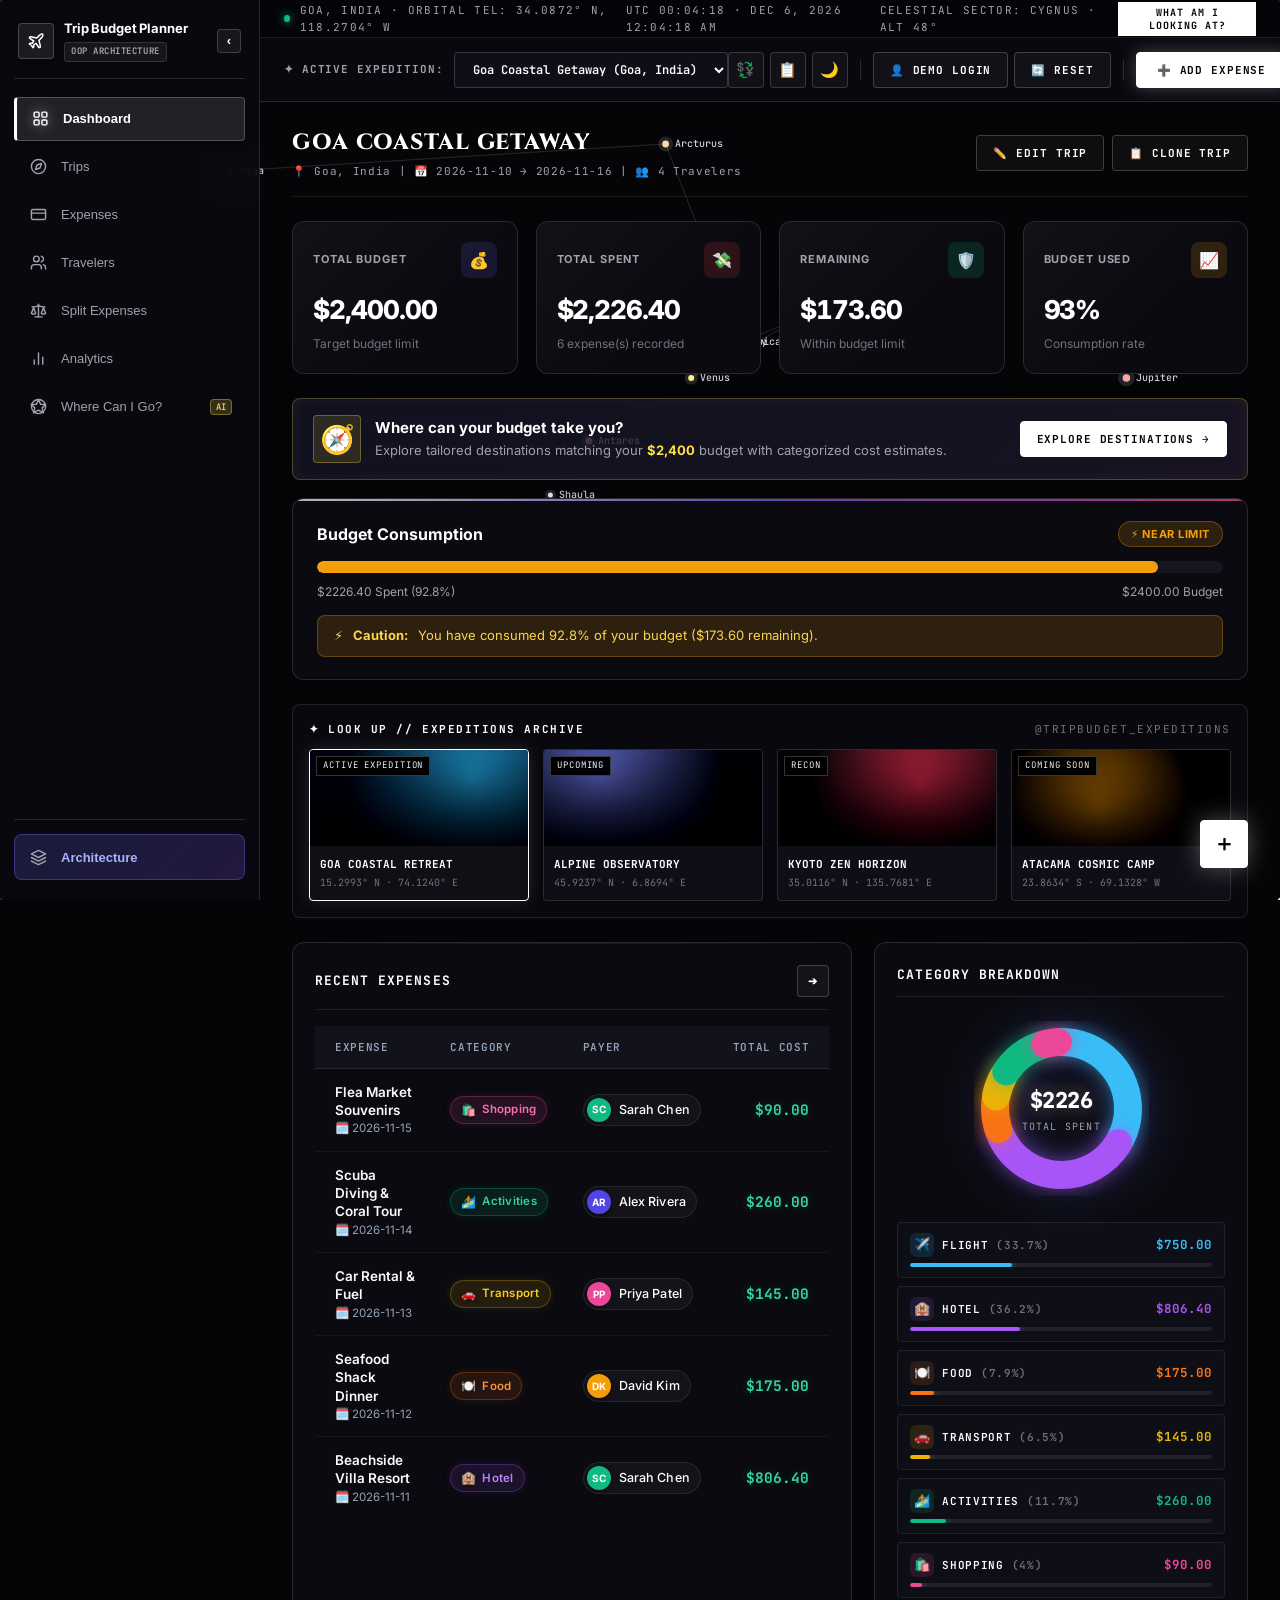
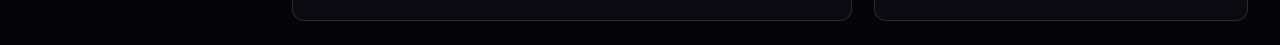
==== commit 8174a46e: "feat: transition to standalone production repository, clean academic references, add MIT license and" ====
--- a/index.html
+++ b/index.html
@@ -3,8 +3,8 @@
 <head>
     <meta charset="UTF-8">
     <meta name="viewport" content="width=device-width, initial-scale=1.0">
-    <title>TripBudget Planner — OOP College Project</title>
-    <meta name="description" content="Trip Budget Planner built with OOP principles — manage expenses, split costs, and track budgets for group trips.">
+    <title>Trip Budget Planner — Smart Travel &amp; Expense Settlement</title>
+    <meta name="description" content="Trip Budget Planner — manage expenses, split group costs, and get budget recommendations.">
     <!-- Google Fonts -->
     <link rel="preconnect" href="https://fonts.googleapis.com">
     <link rel="preconnect" href="https://fonts.gstatic.com" crossorigin>
@@ -94,11 +94,11 @@
             </ul>
 
             <div class="sidebar-footer">
-                <button type="button" class="viva-btn" id="openVivaBtn" title="OOP Viva Guide">
+                <button type="button" class="viva-btn" id="openVivaBtn" title="System Architecture">
                     <span class="nav-icon">
-                        <svg width="17" height="17" viewBox="0 0 24 24" fill="none" stroke="currentColor" stroke-width="2" stroke-linecap="round" stroke-linejoin="round"><path d="M22 10v6M2 10l10-5 10 5-10 5z"></path><path d="M6 12v5c3 3 9 3 12 0v-5"></path></svg>
+                        <svg width="17" height="17" viewBox="0 0 24 24" fill="none" stroke="currentColor" stroke-width="2" stroke-linecap="round" stroke-linejoin="round"><polygon points="12 2 2 7 12 12 22 7 12 2"></polygon><polyline points="2 17 12 22 22 17"></polyline><polyline points="2 12 12 17 22 12"></polyline></svg>
                     </span>
-                    <span class="nav-label">OOP Viva Guide</span>
+                    <span class="nav-label">Architecture</span>
                 </button>
             </div>
         </aside>
@@ -886,19 +886,19 @@
         </div>
     </div>
 
-    <!-- 4. OOP Viva & Architecture Guide Modal -->
+    <!-- 4. System Architecture Guide Modal -->
     <div class="modal-overlay" id="vivaModal">
         <div class="modal" style="max-width:760px;">
             <div class="modal-header">
                 <div style="display:flex;align-items:center;gap:8px;">
-                    <span style="font-size:20px;">🎓</span>
-                    <h3 class="modal-title">OOP Architecture &amp; Viva Guide</h3>
+                    <span style="font-size:20px;">📐</span>
+                    <h3 class="modal-title">System Architecture &amp; Engineering Design</h3>
                 </div>
                 <button type="button" class="modal-close" data-close="vivaModal">&times;</button>
             </div>
             <div class="modal-body viva-modal-content">
                 <p style="color:var(--text-secondary);font-size:13px;">
-                    This project was architected strictly around core <strong>Object-Oriented Programming (OOP)</strong> principles. Use this cheat sheet to confidently answer questions during your college practical/viva exam.
+                    This project is engineered strictly around core <strong>Object-Oriented Programming (OOP)</strong> principles and modern software patterns. Explore the architectural layers, domain models, and algorithmic designs below.
                 </p>
 
                 <div class="oop-concept-card">
@@ -1024,7 +1024,7 @@
                 </div>
             </div>
             <div class="modal-footer">
-                <button type="button" class="btn btn-primary" data-close="vivaModal">Got It! 🎓</button>
+                <button type="button" class="btn btn-primary" data-close="vivaModal">Got It! ✨</button>
             </div>
         </div>
     </div>
@@ -1041,7 +1041,7 @@
             </div>
             <div class="modal-body">
                 <p style="font-size:13px;color:var(--text-secondary);margin-bottom:16px;">
-                    Simulate user login for college PBL evaluation. Auto-fill demo credentials below.
+                    Test all features using the pre-configured demo account below.
                 </p>
                 <form id="demoLoginForm">
                     <div class="form-group">
@@ -1055,14 +1055,14 @@
                     <div class="form-group">
                         <label class="form-label" for="demoRole">Role</label>
                         <select id="demoRole" class="form-control">
-                            <option value="Student / Evaluator">Student / Evaluator</option>
                             <option value="Trip Organizer">Trip Organizer</option>
+                            <option value="Administrator">Administrator</option>
                             <option value="Traveler">Traveler</option>
                         </select>
                     </div>
                     <div style="background:rgba(99,102,241,0.1);border:1px dashed #6366F1;border-radius:8px;padding:12px;margin-top:12px;">
                         <div style="font-size:12px;color:#A5B4FC;line-height:1.5;">
-                            💡 <strong>PBL Architecture Note:</strong><br>
+                            💡 <strong>Architecture Note:</strong><br>
                             • Full Java Swing GUI + SQLite/MySQL JDBC implementation is in <code>java/</code>.<br>
                             • Run <code>.\run_java.ps1</code> or <code>run_java.bat</code> to launch the Java Desktop application!
                         </div>
